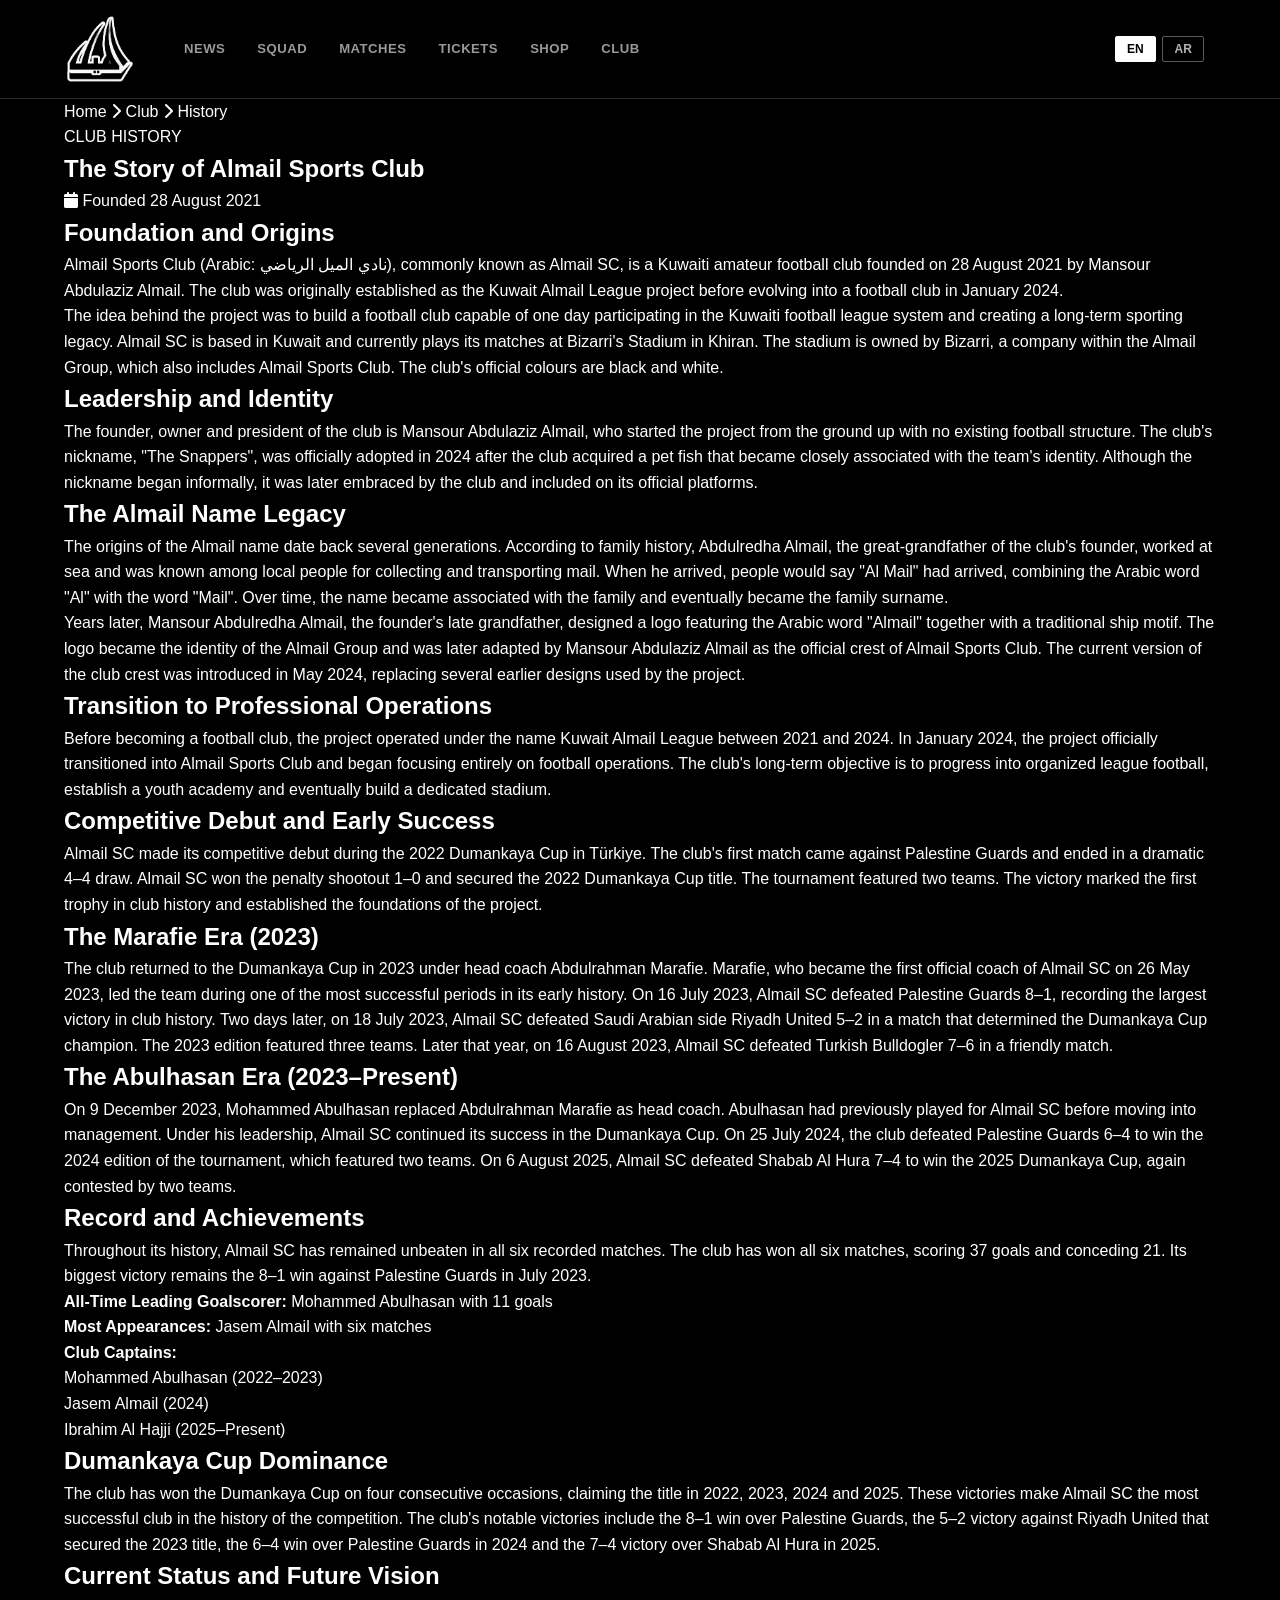
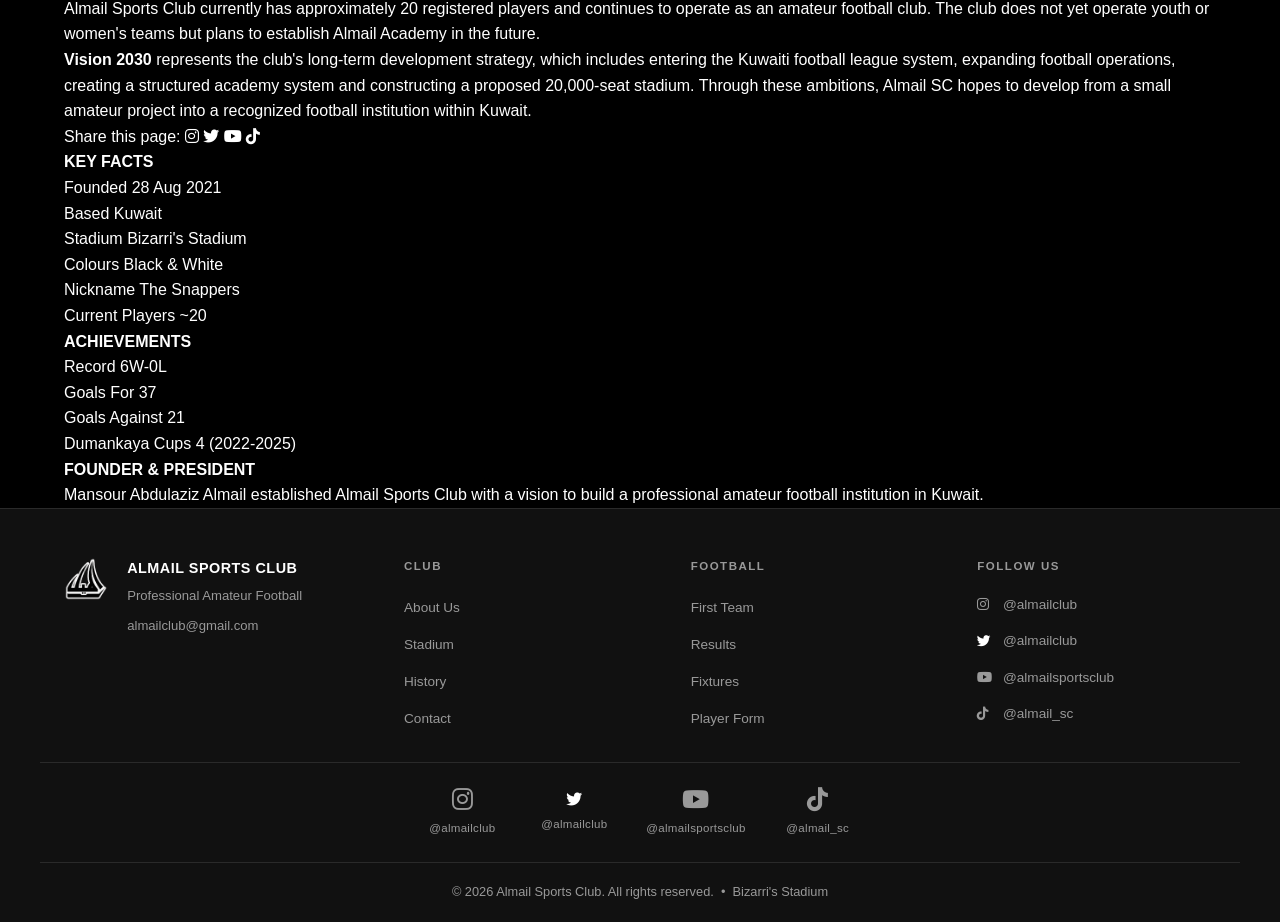
==== history.html @ ef65516b "Merge claude/happy-shannon-s1nuha into main Brings the outstanding site work onto main:  - 2023 seas" ====
<!DOCTYPE html>
<html lang="en">
<head>
    <meta charset="UTF-8">
    <meta name="viewport" content="width=device-width, initial-scale=1.0">
    <title>Club History – Almail Sports Club</title>
    <link rel="icon" type="image/x-icon" href="favicon.ico">
    <link rel="icon" type="image/png" sizes="192x192" href="favicon-192.png">
    <link rel="icon" type="image/png" sizes="32x32" href="favicon-32.png">
    <link rel="icon" type="image/png" sizes="16x16" href="favicon-16.png">
    <link rel="apple-touch-icon" href="favicon-192.png">
    <link rel="stylesheet" href="styles.css">
    <link rel="stylesheet" href="article.css">
    <link rel="stylesheet" href="https://cdnjs.cloudflare.com/ajax/libs/font-awesome/6.4.0/css/all.min.css">
</head>
<body>

    <!-- ── MAIN HEADER ───────────────────────────────────── -->
    <header class="main-header">
        <div class="header-inner">
            <a href="index.html" class="club-logo">
                <div class="club-crest">
                    <img src="AlmailScLogo.png" alt="Almail SC" class="crest-img" onerror="this.style.display='none'; this.nextElementSibling.style.display='flex';">
                    <span class="crest-text crest-fallback">ASC</span>
                </div>
            </a>
            <nav class="main-nav" id="mainNav">
                <a href="index.html#latest" class="nav-link">NEWS</a>
                <a href="index.html#teams" class="nav-link">SQUAD</a>
                <a href="index.html#matches" class="nav-link">MATCHES</a>
                <a href="index.html#tickets" class="nav-link">TICKETS</a>
                <a href="index.html#shop" class="nav-link">SHOP</a>
                <a href="index.html#support" class="nav-link">CLUB</a>
            </nav>
            <div class="header-right">
                <div class="language-switcher">
                    <button class="lang-btn active" data-lang="en" onclick="setLanguage('en')">EN</button>
                    <button class="lang-btn" data-lang="ar" onclick="setLanguage('ar')">AR</button>
                </div>
                <button class="search-btn"><i class="fas fa-search"></i></button>
                <button class="menu-btn" id="menuBtn"><i class="fas fa-bars"></i></button>
            </div>
        </div>
    </header>

    <!-- ── ARTICLE BREADCRUMB ────────────────────────────── -->
    <div class="article-breadcrumb">
        <div class="section-container">
            <a href="index.html">Home</a>
            <span class="breadcrumb-sep"><i class="fas fa-chevron-right"></i></span>
            <a href="index.html#support">Club</a>
            <span class="breadcrumb-sep"><i class="fas fa-chevron-right"></i></span>
            <span>History</span>
        </div>
    </div>

    <!-- ── ARTICLE CONTENT ───────────────────────────────── -->
    <main class="article-main">
        <div class="section-container">
            <div class="article-layout">

                <article class="article-body">
                    <header class="article-header">
                        <div class="article-category">CLUB HISTORY</div>
                        <h1 class="article-title">The Story of Almail Sports Club</h1>
                        <div class="article-byline">
                            <span class="byline-date"><i class="fas fa-calendar"></i> Founded 28 August 2021</span>
                        </div>
                    </header>

                    <div class="article-text">
                        <h2 class="article-subheading">Foundation and Origins</h2>
                        <p class="article-lead">Almail Sports Club (Arabic: نادي الميل الرياضي), commonly known as Almail SC, is a Kuwaiti amateur football club founded on 28 August 2021 by Mansour Abdulaziz Almail. The club was originally established as the Kuwait Almail League project before evolving into a football club in January 2024.</p>

                        <p>The idea behind the project was to build a football club capable of one day participating in the Kuwaiti football league system and creating a long-term sporting legacy. Almail SC is based in Kuwait and currently plays its matches at Bizarri's Stadium in Khiran. The stadium is owned by Bizarri, a company within the Almail Group, which also includes Almail Sports Club. The club's official colours are black and white.</p>

                        <h2 class="article-subheading">Leadership and Identity</h2>
                        <p>The founder, owner and president of the club is Mansour Abdulaziz Almail, who started the project from the ground up with no existing football structure. The club's nickname, "The Snappers", was officially adopted in 2024 after the club acquired a pet fish that became closely associated with the team's identity. Although the nickname began informally, it was later embraced by the club and included on its official platforms.</p>

                        <h2 class="article-subheading">The Almail Name Legacy</h2>
                        <p>The origins of the Almail name date back several generations. According to family history, Abdulredha Almail, the great-grandfather of the club's founder, worked at sea and was known among local people for collecting and transporting mail. When he arrived, people would say "Al Mail" had arrived, combining the Arabic word "Al" with the word "Mail". Over time, the name became associated with the family and eventually became the family surname.</p>

                        <p>Years later, Mansour Abdulredha Almail, the founder's late grandfather, designed a logo featuring the Arabic word "Almail" together with a traditional ship motif. The logo became the identity of the Almail Group and was later adapted by Mansour Abdulaziz Almail as the official crest of Almail Sports Club. The current version of the club crest was introduced in May 2024, replacing several earlier designs used by the project.</p>

                        <h2 class="article-subheading">Transition to Professional Operations</h2>
                        <p>Before becoming a football club, the project operated under the name Kuwait Almail League between 2021 and 2024. In January 2024, the project officially transitioned into Almail Sports Club and began focusing entirely on football operations. The club's long-term objective is to progress into organized league football, establish a youth academy and eventually build a dedicated stadium.</p>

                        <h2 class="article-subheading">Competitive Debut and Early Success</h2>
                        <p>Almail SC made its competitive debut during the 2022 Dumankaya Cup in Türkiye. The club's first match came against Palestine Guards and ended in a dramatic 4–4 draw. Almail SC won the penalty shootout 1–0 and secured the 2022 Dumankaya Cup title. The tournament featured two teams. The victory marked the first trophy in club history and established the foundations of the project.</p>

                        <h2 class="article-subheading">The Marafie Era (2023)</h2>
                        <p>The club returned to the Dumankaya Cup in 2023 under head coach Abdulrahman Marafie. Marafie, who became the first official coach of Almail SC on 26 May 2023, led the team during one of the most successful periods in its early history. On 16 July 2023, Almail SC defeated Palestine Guards 8–1, recording the largest victory in club history. Two days later, on 18 July 2023, Almail SC defeated Saudi Arabian side Riyadh United 5–2 in a match that determined the Dumankaya Cup champion. The 2023 edition featured three teams. Later that year, on 16 August 2023, Almail SC defeated Turkish Bulldogler 7–6 in a friendly match.</p>

                        <h2 class="article-subheading">The Abulhasan Era (2023–Present)</h2>
                        <p>On 9 December 2023, Mohammed Abulhasan replaced Abdulrahman Marafie as head coach. Abulhasan had previously played for Almail SC before moving into management. Under his leadership, Almail SC continued its success in the Dumankaya Cup. On 25 July 2024, the club defeated Palestine Guards 6–4 to win the 2024 edition of the tournament, which featured two teams. On 6 August 2025, Almail SC defeated Shabab Al Hura 7–4 to win the 2025 Dumankaya Cup, again contested by two teams.</p>

                        <h2 class="article-subheading">Record and Achievements</h2>
                        <p>Throughout its history, Almail SC has remained unbeaten in all six recorded matches. The club has won all six matches, scoring 37 goals and conceding 21. Its biggest victory remains the 8–1 win against Palestine Guards in July 2023.</p>

                        <p><strong>All-Time Leading Goalscorer:</strong> Mohammed Abulhasan with 11 goals<br>
                        <strong>Most Appearances:</strong> Jasem Almail with six matches</p>

                        <p><strong>Club Captains:</strong></p>
                        <ul class="article-list">
                            <li>Mohammed Abulhasan (2022–2023)</li>
                            <li>Jasem Almail (2024)</li>
                            <li>Ibrahim Al Hajji (2025–Present)</li>
                        </ul>

                        <h2 class="article-subheading">Dumankaya Cup Dominance</h2>
                        <p>The club has won the Dumankaya Cup on four consecutive occasions, claiming the title in 2022, 2023, 2024 and 2025. These victories make Almail SC the most successful club in the history of the competition. The club's notable victories include the 8–1 win over Palestine Guards, the 5–2 victory against Riyadh United that secured the 2023 title, the 6–4 win over Palestine Guards in 2024 and the 7–4 victory over Shabab Al Hura in 2025.</p>

                        <h2 class="article-subheading">Current Status and Future Vision</h2>
                        <p>Almail Sports Club currently has approximately 20 registered players and continues to operate as an amateur football club. The club does not yet operate youth or women's teams but plans to establish Almail Academy in the future.</p>

                        <p><strong>Vision 2030</strong> represents the club's long-term development strategy, which includes entering the Kuwaiti football league system, expanding football operations, creating a structured academy system and constructing a proposed 20,000-seat stadium. Through these ambitions, Almail SC hopes to develop from a small amateur project into a recognized football institution within Kuwait.</p>

                        <div class="article-social-share">
                            <span>Share this page:</span>
                            <a href="https://instagram.com/almailclub" target="_blank" rel="noopener"><i class="fab fa-instagram"></i></a>
                            <a href="https://x.com/almailclub" target="_blank" rel="noopener"><i class="fab fa-twitter"></i></a>
                            <a href="https://youtube.com/@almailsportsclub" target="_blank" rel="noopener"><i class="fab fa-youtube"></i></a>
                            <a href="https://tiktok.com/@almail_sc" target="_blank" rel="noopener"><i class="fab fa-tiktok"></i></a>
                        </div>
                    </div>
                </article>

                <!-- Sidebar -->
                <aside class="article-sidebar">
                    <div class="sidebar-card">
                        <h4>KEY FACTS</h4>
                        <div class="sidebar-info">
                            <div class="sidebar-info-row">
                                <span class="sidebar-label">Founded</span>
                                <span class="sidebar-value">28 Aug 2021</span>
                            </div>
                            <div class="sidebar-info-row">
                                <span class="sidebar-label">Based</span>
                                <span class="sidebar-value">Kuwait</span>
                            </div>
                            <div class="sidebar-info-row">
                                <span class="sidebar-label">Stadium</span>
                                <span class="sidebar-value">Bizarri's Stadium</span>
                            </div>
                            <div class="sidebar-info-row">
                                <span class="sidebar-label">Colours</span>
                                <span class="sidebar-value">Black & White</span>
                            </div>
                            <div class="sidebar-info-row">
                                <span class="sidebar-label">Nickname</span>
                                <span class="sidebar-value">The Snappers</span>
                            </div>
                            <div class="sidebar-info-row">
                                <span class="sidebar-label">Current Players</span>
                                <span class="sidebar-value">~20</span>
                            </div>
                        </div>
                    </div>
                    <div class="sidebar-card">
                        <h4>ACHIEVEMENTS</h4>
                        <div class="sidebar-info">
                            <div class="sidebar-info-row">
                                <span class="sidebar-label">Record</span>
                                <span class="sidebar-value">6W-0L</span>
                            </div>
                            <div class="sidebar-info-row">
                                <span class="sidebar-label">Goals For</span>
                                <span class="sidebar-value">37</span>
                            </div>
                            <div class="sidebar-info-row">
                                <span class="sidebar-label">Goals Against</span>
                                <span class="sidebar-value">21</span>
                            </div>
                            <div class="sidebar-info-row">
                                <span class="sidebar-label">Dumankaya Cups</span>
                                <span class="sidebar-value">4 (2022-2025)</span>
                            </div>
                        </div>
                    </div>
                    <div class="sidebar-card">
                        <h4>FOUNDER & PRESIDENT</h4>
                        <p>Mansour Abdulaziz Almail established Almail Sports Club with a vision to build a professional amateur football institution in Kuwait.</p>
                    </div>
                </aside>

            </div>
        </div>
    </main>

    <!-- ── FOOTER ────────────────────────────────────────── -->
    <footer class="footer">
        <div class="footer-main">
            <div class="footer-brand">
                <div class="footer-crest">
                    <img src="AlmailScLogo.png" alt="ASC" class="footer-logo-img" onerror="this.style.display='none'; this.nextElementSibling.style.display='flex';">
                    <span class="footer-crest-text">ASC</span>
                </div>
                <div>
                    <h3>ALMAIL SPORTS CLUB</h3>
                    <p>Professional Amateur Football</p>
                    <p class="footer-email"><a href="mailto:almailclub@gmail.com">almailclub@gmail.com</a></p>
                </div>
            </div>
            <div class="footer-cols">
                <div class="footer-col">
                    <h4>CLUB</h4>
                    <ul>
                        <li><a href="index.html#support">About Us</a></li>
                        <li><a href="stadium.html">Stadium</a></li>
                        <li><a href="history.html">History</a></li>
                        <li><a href="index.html#support">Contact</a></li>
                    </ul>
                </div>
                <div class="footer-col">
                    <h4>FOOTBALL</h4>
                    <ul>
                        <li><a href="index.html#teams">First Team</a></li>
                        <li><a href="index.html#matches">Results</a></li>
                        <li><a href="index.html#matches">Fixtures</a></li>
                        <li><a href="index.html#support">Player Form</a></li>
                    </ul>
                </div>
                <div class="footer-col">
                    <h4>FOLLOW US</h4>
                    <ul class="social-list">
                        <li><a href="https://instagram.com/almailclub" target="_blank" rel="noopener"><i class="fab fa-instagram"></i> @almailclub</a></li>
                        <li><a href="https://x.com/almailclub" target="_blank" rel="noopener"><i class="fab fa-twitter"></i> @almailclub</a></li>
                        <li><a href="https://youtube.com/@almailsportsclub" target="_blank" rel="noopener"><i class="fab fa-youtube"></i> @almailsportsclub</a></li>
                        <li><a href="https://tiktok.com/@almail_sc" target="_blank" rel="noopener"><i class="fab fa-tiktok"></i> @almail_sc</a></li>
                    </ul>
                </div>
            </div>
        </div>
        <div class="footer-socials">
            <a href="https://instagram.com/almailclub" target="_blank" rel="noopener" class="social-icon-link">
                <i class="fab fa-instagram"></i>
                <span>@almailclub</span>
            </a>
            <a href="https://x.com/almailclub" target="_blank" rel="noopener" class="social-icon-link">
                <i class="fab fa-twitter"></i>
                <span>@almailclub</span>
            </a>
            <a href="https://youtube.com/@almailsportsclub" target="_blank" rel="noopener" class="social-icon-link">
                <i class="fab fa-youtube"></i>
                <span>@almailsportsclub</span>
            </a>
            <a href="https://tiktok.com/@almail_sc" target="_blank" rel="noopener" class="social-icon-link">
                <i class="fab fa-tiktok"></i>
                <span>@almail_sc</span>
            </a>
        </div>
        <div class="footer-bottom">
            <p>&copy; 2026 Almail Sports Club. All rights reserved. &nbsp;&bull;&nbsp; Bizarri's Stadium</p>
        </div>
    </footer>

    <button class="back-to-top" id="backToTop" onclick="window.scrollTo({top:0,behavior:'smooth'})" aria-label="Back to top">
        <i class="fas fa-chevron-up"></i>
    </button>

    <script src="translations.js"></script>
    <script src="script.js"></script>
</body>
</html>
---- styles.css ----
/* ── RESET & ROOT ─────────────────────────────────────────── */
*, *::before, *::after {
    margin: 0;
    padding: 0;
    box-sizing: border-box;
}

:root {
    --primary:       #000000;
    --primary-dark:  #111111;
    --primary-light: #1a1a1a;
    --accent:        #ffffff;
    --accent-light:  #e8e8e8;
    --white:         #ffffff;
    --text-dark:     #ffffff;
    --text-gray:     #999999;
    --bg-light:      #0f0f0f;
    --border:        #2a2a2a;
    --border-light:  #333333;
    --win:           #4caf50;
}

html { scroll-behavior: smooth; }

body {
    font-family: -apple-system, BlinkMacSystemFont, 'Segoe UI', Arial, sans-serif;
    background: var(--primary);
    color: var(--text-dark);
    line-height: 1.6;
}

a  { text-decoration: none; color: inherit; }
ul { list-style: none; }
button { border: none; background: none; font-family: inherit; cursor: pointer; }
img { display: block; max-width: 100%; }

.section-container {
    max-width: 1200px;
    margin: 0 auto;
    padding: 0 24px;
}

.language-switcher {
    display: flex;
    gap: 0.4rem;
    align-items: center;
    margin-right: 0.75rem;
}

.lang-btn {
    background: transparent;
    border: 1px solid rgba(255, 255, 255, 0.35);
    color: rgba(255, 255, 255, 0.7);
    padding: 0.3rem 0.7rem;
    font-size: 0.75rem;
    font-weight: 600;
    border-radius: 2px;
    cursor: pointer;
    transition: all 0.2s;
}

.lang-btn:hover {
    border-color: var(--white);
    color: var(--white);
}

.lang-btn.active {
    background: var(--white);
    color: var(--primary);
    border-color: var(--white);
}

/* ── BACK TO TOP ─────────────────────────────────────────── */
.back-to-top {
    position: fixed;
    bottom: 2rem;
    right: 2rem;
    background: var(--white);
    color: var(--primary);
    width: 48px;
    height: 48px;
    border-radius: 50%;
    display: flex;
    align-items: center;
    justify-content: center;
    font-size: 1.1rem;
    cursor: pointer;
    z-index: 500;
    opacity: 0;
    pointer-events: none;
    transition: opacity 0.3s ease, transform 0.3s ease;
    box-shadow: 0 4px 16px rgba(0, 0, 0, 0.6);
}

.back-to-top.visible {
    opacity: 1;
    pointer-events: all;
}

.back-to-top:hover {
    transform: translateY(-3px);
    background: var(--accent-light);
}

html[dir="rtl"] .back-to-top,
body.rtl-mode .back-to-top {
    right: auto;
    left: 2rem;
}

.banner-icon {
    display: flex;
    align-items: center;
    gap: 0.4rem;
    color: var(--text-gray);
    transition: color 0.2s;
}

.banner-icon:hover { color: var(--white); }

.banner-lang {
    background: transparent;
    color: var(--text-gray);
    padding: 0.3rem 0.6rem;
    border: 1px solid var(--border);
    border-radius: 2px;
    cursor: pointer;
    font-size: 0.8rem;
}

/* ── MAIN HEADER ────────────────────────────────────────────– */
.main-header {
    background: var(--primary);
    border-bottom: 1px solid var(--border);
    position: sticky;
    top: 0;
    z-index: 200;
}

.header-inner {
    max-width: 1200px;
    margin: 0 auto;
    padding: 0.8rem 24px;
    display: flex;
    align-items: center;
    gap: 2rem;
}

.club-logo { display: flex; align-items: center; }

.club-crest {
    width: 72px;
    height: 72px;
    background: transparent;
    border-radius: 4px;
    display: flex;
    align-items: center;
    justify-content: center;
    overflow: hidden;
    flex-shrink: 0;
}

.crest-img {
    width: 100%;
    height: 100%;
    object-fit: contain;
}

.crest-fallback {
    font-size: 1.1rem;
    font-weight: 700;
    color: var(--primary);
    display: none;
}

.crest-text {
    font-size: 1.1rem;
    font-weight: 700;
    color: var(--primary);
}

.main-nav {
    display: flex;
    gap: 0;
    align-items: center;
    flex: 1;
}

.nav-link {
    color: var(--text-gray);
    font-size: 0.82rem;
    font-weight: 600;
    letter-spacing: 0.5px;
    padding: 0.5rem 1rem;
    transition: color 0.2s;
    position: relative;
    display: flex;
    align-items: center;
    gap: 0.4rem;
    white-space: nowrap;
}

.nav-link:hover { color: var(--white); }

.header-right {
    display: flex;
    gap: 0.5rem;
    align-items: center;
    margin-left: auto;
}

.search-btn, .menu-btn {
    color: var(--text-gray);
    font-size: 1rem;
    padding: 0.5rem;
    transition: color 0.2s;
    display: none;
}

.search-btn:hover, .menu-btn:hover { color: var(--white); }


/* ── HERO ───────────────────────────────────────────────────– */
.hero {
    background: linear-gradient(160deg, #0a0a0a 0%, #111111 60%, #1a1a1a 100%);
    position: relative;
    min-height: 520px;
    display: flex;
    align-items: center;
    overflow: hidden;
    padding: 4rem 24px;
}

.hero::after {
    content: '';
    position: absolute;
    inset: 0;
    background:
        linear-gradient(110deg, transparent 0%, transparent 30%, rgba(255,255,255,0.25) 40%, rgba(255,255,255,0.15) 50%, transparent 65%, transparent 100%),
        linear-gradient(70deg, transparent 0%, transparent 25%, rgba(255,255,255,0.2) 45%, transparent 70%, transparent 100%),
        linear-gradient(to bottom right, transparent 0%, transparent 35%, rgba(255,255,255,0.18) 55%, rgba(255,255,255,0.1) 70%, transparent 100%);
    pointer-events: none;
    z-index: 2;
}

.hero-bg, .hero-overlay { position: absolute; inset: 0; }
.hero-bg { z-index: 1; }
.hero-overlay { background: radial-gradient(ellipse at 70% 50%, rgba(255,255,255,0.03) 0%, rgba(0,0,0,0.3) 100%); z-index: 3; }

.hero-content {
    position: relative;
    z-index: 10;
    max-width: 700px;
}

.hero-logo-wrap {
    margin-bottom: 1.5rem;
}

.hero-logo-img {
    height: 80px;
    width: auto;
}

.hero-title {
    font-size: 3.8rem;
    font-weight: 700;
    letter-spacing: -1px;
    color: var(--white);
    line-height: 1.1;
    margin-bottom: 0.8rem;
}

.hero-subtitle {
    font-size: 1rem;
    color: var(--text-gray);
    letter-spacing: 2px;
    text-transform: uppercase;
    margin-bottom: 2.5rem;
}

.hero-buttons { display: flex; gap: 1rem; flex-wrap: wrap; }

.hero-btn {
    padding: 0.75rem 2rem;
    font-size: 0.85rem;
    font-weight: 700;
    letter-spacing: 0.5px;
    border-radius: 2px;
    transition: all 0.2s;
    display: inline-block;
    text-transform: uppercase;
}

.hero-btn.btn-white {
    background: var(--white);
    color: var(--primary);
}

.hero-btn.btn-white:hover {
    background: var(--accent-light);
}

.hero-btn.btn-ghost {
    border: 1.5px solid rgba(255,255,255,0.4);
    color: var(--white);
}

.hero-btn.btn-ghost:hover {
    border-color: var(--white);
    background: rgba(255,255,255,0.08);
}

/* ── SECTION TITLES ─────────────────────────────────────────– */
.section-title {
    font-size: 0.75rem;
    font-weight: 700;
    letter-spacing: 2px;
    text-transform: uppercase;
    color: var(--text-gray);
    margin-bottom: 2rem;
    padding-bottom: 1rem;
    border-bottom: 1px solid var(--border);
}

/* ── NEWS SECTION ───────────────────────────────────────────– */
.news-section {
    padding: 3.5rem 0;
    background: var(--primary-dark);
    border-bottom: 1px solid var(--border);
}

.news-grid { display: flex; flex-direction: column; gap: 2rem; }

.news-card {
    background: var(--primary-light);
    border: 1px solid var(--border);
    border-radius: 4px;
    overflow: hidden;
    display: grid;
    grid-template-columns: 380px 1fr;
    min-height: 300px;
    cursor: pointer;
    transition: border-color 0.2s, transform 0.2s;
}

.news-card:hover {
    border-color: var(--border-light);
    transform: translateY(-2px);
}

.news-img {
    background: var(--primary);
    position: relative;
    display: flex;
    align-items: flex-start;
}

.news-category-badge {
    position: absolute;
    top: 1rem;
    left: 1rem;
    background: var(--white);
    color: var(--primary);
    font-size: 0.7rem;
    font-weight: 700;
    letter-spacing: 1px;
    text-transform: uppercase;
    padding: 0.3rem 0.8rem;
    border-radius: 2px;
}

.news-img-1 { background: #111; }

.news-body {
    padding: 2rem;
    display: flex;
    flex-direction: column;
    justify-content: center;
}

.news-meta {
    font-size: 0.78rem;
    color: var(--text-gray);
    letter-spacing: 0.5px;
    margin-bottom: 1rem;
}

.news-card h3 {
    font-size: 1.5rem;
    font-weight: 700;
    line-height: 1.3;
    color: var(--white);
    margin-bottom: 1rem;
}

.news-card p {
    font-size: 0.95rem;
    color: var(--text-gray);
    line-height: 1.7;
    margin-bottom: 1.8rem;
}

.news-link {
    display: inline-flex;
    align-items: center;
    gap: 0.5rem;
    font-size: 0.82rem;
    font-weight: 700;
    letter-spacing: 0.5px;
    color: var(--white);
    border-bottom: 1px solid var(--border-light);
    padding-bottom: 0.2rem;
    transition: border-color 0.2s;
    width: fit-content;
}

.news-link:hover { border-color: var(--white); }

/* ── MATCHES SECTION ────────────────────────────────────────– */
.matches-section {
    padding: 3.5rem 0;
    background: var(--primary);
    border-bottom: 1px solid var(--border);
}

/* Season Tabs */
.season-tabs {
    display: flex;
    gap: 0;
    margin-bottom: 2rem;
    border-bottom: 1px solid var(--border);
}

.season-tab {
    padding: 0.8rem 2rem;
    font-size: 0.85rem;
    font-weight: 600;
    letter-spacing: 0.5px;
    color: var(--text-gray);
    border-bottom: 2px solid transparent;
    margin-bottom: -1px;
    transition: all 0.2s;
}

.season-tab.active {
    color: var(--white);
    border-bottom-color: var(--white);
}

.season-tab:hover:not(.active) {
    color: var(--accent-light);
}

.season-panel { display: none; }
.season-panel.active { display: block; }

/* Football App Match Card */
.match-app-card {
    background: var(--primary-light);
    border: 1px solid var(--border);
    border-radius: 6px;
    overflow: hidden;
    cursor: pointer;
    transition: border-color 0.2s;
    margin-bottom: 1rem;
}

.match-app-card:hover { border-color: var(--border-light); }

.match-app-header {
    background: var(--primary-dark);
    border-bottom: 1px solid var(--border);
    padding: 0.7rem 1.5rem;
    display: flex;
    align-items: center;
    gap: 1rem;
}

.match-competition-badge {
    font-size: 0.72rem;
    font-weight: 700;
    letter-spacing: 1.5px;
    text-transform: uppercase;
    color: var(--text-gray);
}

.match-type-badge {
    background: var(--white);
    color: var(--primary);
    font-size: 0.65rem;
    font-weight: 700;
    letter-spacing: 1px;
    padding: 0.2rem 0.6rem;
    border-radius: 2px;
}

.match-app-body {
    display: grid;
    grid-template-columns: 1fr auto 1fr;
    align-items: center;
    padding: 2rem 3rem;
    gap: 2rem;
}

.match-app-team {
    display: flex;
    flex-direction: column;
    align-items: center;
    gap: 1rem;
}

.home-team { align-items: center; }
.away-team { align-items: center; }

.match-team-crest {
    width: 80px;
    height: 80px;
    background: transparent;
    border-radius: 4px;
    display: flex;
    align-items: center;
    justify-content: center;
    overflow: hidden;
    position: relative;
}

.match-team-crest img {
    width: 100%;
    height: 100%;
    object-fit: contain;
}

.match-team-crest.alt-crest {
    background: transparent;
    border: none;
}

.crest-placeholder {
    font-size: 1.6rem;
    font-weight: 700;
    color: var(--primary);
    display: none;
}

.alt-crest .crest-placeholder {
    color: var(--text-gray);
    display: flex;
}

.match-team-name {
    font-size: 0.9rem;
    font-weight: 700;
    letter-spacing: 0.5px;
    text-align: center;
    color: var(--white);
}

.match-app-score-block {
    text-align: center;
    display: flex;
    flex-direction: column;
    align-items: center;
    gap: 0.5rem;
}

.match-app-score {
    font-size: 3rem;
    font-weight: 700;
    color: var(--white);
    letter-spacing: -2px;
    line-height: 1;
}

.score-sep {
    font-size: 2.5rem;
    color: var(--border-light);
    font-weight: 300;
}

.match-app-status {
    font-size: 0.72rem;
    font-weight: 700;
    letter-spacing: 1px;
    padding: 0.2rem 0.8rem;
    border-radius: 2px;
    text-transform: uppercase;
}

.match-app-status.ft {
    background: var(--primary-dark);
    border: 1px solid var(--border-light);
    color: var(--text-gray);
}

.match-app-status.live {
    background: #dc2626;
    color: var(--white);
}

.match-app-footer {
    background: var(--primary-dark);
    border-top: 1px solid var(--border);
    padding: 0.9rem 1.5rem;
    display: flex;
    align-items: center;
    gap: 2rem;
    font-size: 0.8rem;
    color: var(--text-gray);
}

.match-app-footer i { margin-right: 0.4rem; }

.match-details-link {
    margin-left: auto;
    color: var(--accent-light);
    font-size: 0.75rem;
    font-weight: 600;
    letter-spacing: 0.5px;
    cursor: pointer;
    transition: color 0.2s;
}

.match-details-link:hover { color: var(--white); }

/* Coming Soon — Matches */
.coming-soon-matches {
    background: var(--primary-light);
    border: 1px solid var(--border);
    border-radius: 6px;
    padding: 4rem 2rem;
    text-align: center;
}

.coming-soon-matches i {
    font-size: 2.5rem;
    color: var(--border-light);
    margin-bottom: 1.2rem;
    display: block;
}

.coming-soon-matches h3 {
    font-size: 1.1rem;
    font-weight: 700;
    color: var(--white);
    margin-bottom: 0.6rem;
}

.coming-soon-matches p {
    font-size: 0.9rem;
    color: var(--text-gray);
}

/* ── MATCH DETAIL MODAL ─────────────────────────────────────– */
.match-detail-modal {
    display: none;
    position: fixed;
    inset: 0;
    background: rgba(0,0,0,0.85);
    z-index: 1000;
    align-items: center;
    justify-content: center;
    padding: 1.5rem;
}

.match-detail-modal.active { display: flex; }

.match-detail-content {
    background: var(--primary-dark);
    border: 1px solid var(--border);
    border-radius: 6px;
    width: 100%;
    max-width: 520px;
    max-height: 90vh;
    overflow-y: auto;
    position: relative;
}

.close-modal {
    position: absolute;
    top: 1rem;
    right: 1rem;
    font-size: 1.4rem;
    color: var(--text-gray);
    cursor: pointer;
    transition: color 0.2s;
    z-index: 10;
    line-height: 1;
}

.close-modal:hover { color: var(--white); }

/* Modal match header */
.modal-match-header {
    background: var(--primary-light);
    border-bottom: 1px solid var(--border);
    padding: 2rem 1.5rem 1.5rem;
    text-align: center;
}

.modal-competition {
    font-size: 0.72rem;
    font-weight: 700;
    letter-spacing: 1.5px;
    text-transform: uppercase;
    color: var(--text-gray);
    margin-bottom: 1.5rem;
}

.modal-teams-row {
    display: grid;
    grid-template-columns: 1fr auto 1fr;
    align-items: center;
    gap: 1.5rem;
    margin-bottom: 1.5rem;
}

.modal-team {
    display: flex;
    flex-direction: column;
    align-items: center;
    gap: 0.8rem;
}

.modal-crest {
    width: 52px;
    height: 52px;
    background: transparent;
    border-radius: 4px;
    display: flex;
    align-items: center;
    justify-content: center;
    overflow: hidden;
    font-size: 1.3rem;
    font-weight: 700;
}

.modal-crest img {
    width: 100%;
    height: 100%;
    object-fit: contain;
}

.modal-crest.home {
    background: transparent;
}

.modal-crest.away {
    background: transparent;
    border: none;
    color: var(--text-gray);
}

.modal-team-name {
    font-size: 0.82rem;
    font-weight: 700;
    color: var(--white);
    text-align: center;
}

.modal-score-block { text-align: center; }

.modal-score {
    font-size: 2.5rem;
    font-weight: 700;
    color: var(--white);
    letter-spacing: -1px;
    line-height: 1;
    margin-bottom: 0.4rem;
}

.modal-status {
    font-size: 0.7rem;
    font-weight: 700;
    letter-spacing: 1px;
    color: var(--text-gray);
    background: var(--primary);
    border: 1px solid var(--border);
    padding: 0.2rem 0.7rem;
    border-radius: 2px;
    display: inline-block;
}

.modal-meta-row {
    display: flex;
    align-items: center;
    justify-content: center;
    gap: 1.5rem;
    font-size: 0.8rem;
    color: var(--text-gray);
    flex-wrap: wrap;
}

.modal-meta-row i { margin-right: 0.3rem; }

/* Modal Tabs */
.modal-tabs {
    display: flex;
    border-bottom: 1px solid var(--border);
}

.modal-tab {
    flex: 1;
    padding: 0.9rem;
    font-size: 0.78rem;
    font-weight: 700;
    letter-spacing: 1px;
    color: var(--text-gray);
    border-bottom: 2px solid transparent;
    margin-bottom: -1px;
    transition: all 0.2s;
}

.modal-tab.active {
    color: var(--white);
    border-bottom-color: var(--white);
}

.modal-tab:hover:not(.active) { color: var(--accent-light); }

.modal-tab-panel {
    display: none;
    padding: 1.5rem;
}

.modal-tab-panel.active { display: block; }

.detail-row {
    display: flex;
    justify-content: space-between;
    align-items: center;
    padding: 0.9rem 0;
    border-bottom: 1px solid var(--border);
}

.detail-row:last-child { border-bottom: none; }

.detail-label { font-size: 0.85rem; color: var(--text-gray); }
.detail-value { font-size: 0.85rem; font-weight: 600; color: var(--white); }
.detail-value.winner { color: var(--win); }

.coming-soon-tab {
    text-align: center;
    padding: 2.5rem 1rem;
    color: var(--text-gray);
}

.coming-soon-tab i {
    font-size: 2rem;
    margin-bottom: 0.8rem;
    display: block;
    opacity: 0.5;
}

.coming-soon-tab p {
    font-size: 0.9rem;
}

/* ── GOALS TIMELINE ─────────────────────────────────────────── */
.goals-timeline { padding: 0.25rem 0; }

.goals-header-row {
    display: grid;
    grid-template-columns: 1fr 44px 1fr;
    padding: 0.6rem 0 0.75rem;
    margin-bottom: 0.25rem;
    border-bottom: 1px solid var(--border);
}

.goals-team-lbl {
    font-size: 0.68rem;
    font-weight: 700;
    letter-spacing: 0.09em;
    color: var(--text-gray);
}

.goals-team-lbl.align-right { text-align: right; }

.goal-row {
    display: grid;
    grid-template-columns: 1fr 44px 1fr;
    align-items: center;
    min-height: 42px;
    border-bottom: 1px solid rgba(255,255,255,0.05);
}

.goal-time-col {
    font-size: 0.72rem;
    font-weight: 700;
    color: var(--text-gray);
    text-align: center;
}

.goal-home-col {
    display: flex;
    align-items: center;
    justify-content: flex-end;
    gap: 0.45rem;
    padding-right: 0.5rem;
}

.goal-away-col {
    display: flex;
    align-items: center;
    gap: 0.45rem;
    padding-left: 0.5rem;
}

.goal-ball { font-size: 0.65rem; color: var(--white); }

.goal-score-pill {
    font-size: 0.73rem;
    font-weight: 700;
    background: var(--primary-light);
    border: 1px solid var(--border);
    padding: 0.12rem 0.45rem;
    border-radius: 20px;
    color: var(--white);
    white-space: nowrap;
}

.goal-scorer { font-size: 0.85rem; color: var(--white); }

/* ── LINEUP TAB ─────────────────────────────────────────────── */
.hidden { display: none !important; }

.lineup-list {
    list-style: none;
    padding: 0;
    margin: 0;
}

.lineup-player { border-bottom: 1px solid var(--border); }

.lineup-player-btn {
    width: 100%;
    display: flex;
    align-items: center;
    justify-content: space-between;
    padding: 1rem 0;
    background: none;
    border: none;
    cursor: pointer;
    color: var(--white);
}

.lineup-player-btn:hover .lineup-player-name { color: rgba(255,255,255,0.6); }

.lineup-player-name {
    font-size: 0.95rem;
    font-weight: 600;
    transition: color 0.2s;
}

.lineup-chevron-right {
    font-size: 0.7rem;
    color: var(--text-gray);
}

/* ── PLAYER PROFILE ─────────────────────────────────────────── */
.player-profile-view { padding: 0; }

.profile-back-btn {
    background: none;
    border: none;
    color: var(--text-gray);
    font-size: 0.78rem;
    font-weight: 600;
    letter-spacing: 0.05em;
    cursor: pointer;
    padding: 0.75rem 0 1.25rem;
    display: flex;
    align-items: center;
    gap: 0.5rem;
    transition: color 0.2s;
}

.profile-back-btn:hover { color: var(--white); }

.player-profile-card { padding: 0 0 1rem; }

.profile-name {
    font-size: 1.35rem;
    font-weight: 700;
    letter-spacing: 0.03em;
    color: var(--white);
    padding-bottom: 1rem;
    margin-bottom: 0.25rem;
    border-bottom: 1px solid var(--border);
}

.profile-detail-item {
    display: flex;
    justify-content: space-between;
    align-items: center;
    padding: 0.8rem 0;
    border-bottom: 1px solid rgba(255,255,255,0.06);
}

.profile-label {
    font-size: 0.68rem;
    font-weight: 700;
    letter-spacing: 0.09em;
    color: var(--text-gray);
    text-transform: uppercase;
}

.profile-value {
    font-size: 0.9rem;
    font-weight: 600;
    color: var(--white);
}

/* ── SQUAD SECTION ──────────────────────────────────────────– */
.teams-section {
    padding: 3.5rem 0;
    background: var(--primary-dark);
    border-bottom: 1px solid var(--border);
}

/* ── COMING SOON GENERIC ────────────────────────────────────– */
.coming-soon-section {
    background: var(--primary-light);
    border: 1px solid var(--border);
    border-radius: 6px;
    padding: 4.5rem 2rem;
    text-align: center;
}

.coming-soon-section i {
    font-size: 2.5rem;
    color: var(--border-light);
    margin-bottom: 1.2rem;
    display: block;
}

.coming-soon-section h3 {
    font-size: 1.2rem;
    font-weight: 700;
    color: var(--white);
    margin-bottom: 0.6rem;
}

.coming-soon-section p {
    font-size: 0.9rem;
    color: var(--text-gray);
    max-width: 480px;
    margin: 0 auto;
}

/* ── TICKETS ────────────────────────────────────────────────– */
.tickets-section {
    padding: 3.5rem 0;
    background: var(--primary);
    border-bottom: 1px solid var(--border);
}

/* ── SHOP ───────────────────────────────────────────────────– */
.shop-section {
    padding: 3.5rem 0;
    background: var(--primary-dark);
    border-bottom: 1px solid var(--border);
}

/* ── CLUB INFO ──────────────────────────────────────────────– */
.support-section {
    padding: 3.5rem 0;
    background: var(--primary);
    border-bottom: 1px solid var(--border);
}

.info-grid {
    display: grid;
    grid-template-columns: repeat(auto-fit, minmax(260px, 1fr));
    gap: 1.5rem;
}

.info-box {
    background: var(--primary-light);
    border: 1px solid var(--border);
    border-radius: 4px;
    padding: 1.8rem;
    transition: border-color 0.2s;
}

.info-box:hover { border-color: var(--border-light); }

.info-box h4 {
    font-size: 0.78rem;
    font-weight: 700;
    letter-spacing: 1px;
    text-transform: uppercase;
    color: var(--white);
    margin-bottom: 1rem;
    display: flex;
    align-items: center;
    gap: 0.7rem;
}

.info-box h4 i { color: var(--text-gray); }

.info-box p {
    font-size: 0.88rem;
    color: var(--text-gray);
    line-height: 1.7;
    margin-bottom: 1.5rem;
}

.info-link {
    display: inline-block;
    font-size: 0.78rem;
    font-weight: 700;
    letter-spacing: 0.5px;
    text-transform: uppercase;
    color: var(--white);
    border-bottom: 1px solid var(--border-light);
    padding-bottom: 0.2rem;
    transition: border-color 0.2s;
}

.info-link:hover { border-color: var(--white); }

.info-link.disabled {
    color: var(--text-gray);
    cursor: not-allowed;
    border-color: var(--border);
}

.contact-links {
    display: flex;
    gap: 0.8rem;
    flex-wrap: wrap;
    margin-bottom: 1rem;
}

.info-link.whatsapp { color: var(--text-gray); }
.info-link.whatsapp:hover { color: var(--white); }

.contact-details {
    display: flex;
    flex-direction: column;
    gap: 0.4rem;
    font-size: 0.8rem;
    color: var(--text-gray);
}

.contact-details i { margin-right: 0.5rem; }

/* ── FOOTER ─────────────────────────────────────────────────– */
.footer {
    background: var(--primary-dark);
    border-top: 1px solid var(--border);
}

.footer-main {
    max-width: 1200px;
    margin: 0 auto;
    padding: 3rem 24px 2rem;
    display: flex;
    gap: 5rem;
}

.footer-brand {
    display: flex;
    gap: 1.2rem;
    align-items: flex-start;
    flex: 0 0 260px;
}

.footer-crest {
    width: 44px;
    height: 44px;
    background: transparent;
    border-radius: 3px;
    display: flex;
    align-items: center;
    justify-content: center;
    overflow: hidden;
    flex-shrink: 0;
}

.footer-logo-img {
    width: 100%;
    height: 100%;
    object-fit: contain;
}

.footer-crest-text {
    font-size: 1rem;
    font-weight: 700;
    color: var(--primary);
    display: none;
}

.footer-brand h3 {
    font-size: 0.9rem;
    font-weight: 700;
    letter-spacing: 0.5px;
    margin-bottom: 0.3rem;
}

.footer-brand p {
    font-size: 0.82rem;
    color: var(--text-gray);
}

.footer-email {
    margin-top: 0.6rem;
}

.footer-email a {
    font-size: 0.82rem;
    color: var(--text-gray);
    transition: color 0.2s;
}

.footer-email a:hover { color: var(--white); }

.footer-cols {
    display: grid;
    grid-template-columns: repeat(3, 1fr);
    gap: 3rem;
    flex: 1;
}

.footer-col h4 {
    font-size: 0.72rem;
    font-weight: 700;
    letter-spacing: 1.5px;
    text-transform: uppercase;
    color: var(--text-gray);
    margin-bottom: 1.2rem;
}

.footer-col ul { display: flex; flex-direction: column; gap: 0.7rem; }

.footer-col a {
    font-size: 0.85rem;
    color: var(--text-gray);
    transition: color 0.2s;
}

.footer-col a:hover { color: var(--white); }

.social-list { gap: 0.9rem !important; }

.social-list a {
    display: flex;
    align-items: center;
    gap: 0.6rem;
    font-size: 0.85rem;
}

.social-list i { width: 1rem; }

.fab.fa-x-twitter {
    color: var(--white) !important;
}

.fa-x-twitter {
    color: var(--white) !important;
}

/* Footer Social Icons Bar */
.footer-socials {
    max-width: 1200px;
    margin: 0 auto;
    padding: 1.5rem 24px;
    border-top: 1px solid var(--border);
    display: flex;
    gap: 2rem;
    align-items: center;
    justify-content: center;
    flex-wrap: wrap;
}

.social-icon-link {
    display: flex;
    flex-direction: column;
    align-items: center;
    gap: 0.5rem;
    color: var(--text-gray);
    transition: color 0.2s;
    min-width: 80px;
    text-align: center;
}

.social-icon-link:hover { color: var(--white); }

.social-icon-link i { font-size: 1.5rem; }

.social-icon-link span {
    font-size: 0.72rem;
    letter-spacing: 0.3px;
    white-space: nowrap;
}

.footer-bottom {
    max-width: 1200px;
    margin: 0 auto;
    padding: 1.2rem 24px;
    border-top: 1px solid var(--border);
    text-align: center;
    color: var(--text-gray);
    font-size: 0.8rem;
}

/* ── RESPONSIVE ─────────────────────────────────────────────– */
@media (max-width: 1100px) {
    .hero-title { font-size: 2.8rem; }

    .footer-main { flex-direction: column; gap: 2.5rem; }
    .footer-brand { flex: none; }
    .footer-cols { grid-template-columns: repeat(2, 1fr); gap: 2rem; }

    .match-app-body { padding: 1.5rem; }
}

@media (max-width: 768px) {
    .main-nav {
        position: absolute;
        top: 100%;
        left: 0;
        right: 0;
        background: var(--primary-dark);
        flex-direction: column;
        gap: 0;
        max-height: 0;
        overflow: hidden;
        transition: max-height 0.3s ease;
        border-bottom: 1px solid var(--border);
        z-index: 999;
    }

    .main-nav.open { max-height: 400px; }

    .main-nav.open .nav-link {
        padding: 1rem 1.5rem;
        border-left: 2px solid transparent;
        border-bottom: 1px solid var(--border);
    }

    .main-nav.open .nav-link:hover {
        border-left-color: var(--white);
        background: var(--primary-light);
    }

    .search-btn, .menu-btn { display: block; }

    .header-inner { position: relative; }

    .hero { min-height: 380px; padding: 2.5rem 16px; }
    .hero-title { font-size: 2rem; }

    .news-card {
        grid-template-columns: 1fr;
        min-height: auto;
    }

    .news-img { min-height: 200px; }

    .match-app-body {
        grid-template-columns: 1fr;
        padding: 1.5rem 1rem;
        gap: 1rem;
        text-align: center;
    }

    .match-app-score-block { order: -1; }
    .match-app-score { font-size: 2.5rem; }

    .match-app-footer {
        flex-direction: column;
        gap: 0.5rem;
        align-items: flex-start;
        padding: 1rem 1.5rem;
    }

    .match-details-link { margin-left: 0; }

    .season-tab { padding: 0.8rem 1.2rem; font-size: 0.8rem; }

    .modal-teams-row { grid-template-columns: 1fr auto 1fr; gap: 1rem; }
    .modal-score { font-size: 2rem; }

    .footer-cols { grid-template-columns: 1fr 1fr; }
    .footer-socials { gap: 1.5rem; }

    .section-container { padding: 0 16px; }
}

@media (max-width: 480px) {
    .hero-title { font-size: 1.6rem; }
    .hero-subtitle { font-size: 0.8rem; }
    .hero-btn { padding: 0.65rem 1.4rem; font-size: 0.8rem; }

    .match-app-header { padding: 0.6rem 1rem; }
    .match-team-crest { width: 60px; height: 60px; }
    .match-team-name { font-size: 0.8rem; }

    .footer-cols { grid-template-columns: 1fr; }
    .footer-main { padding: 2rem 16px; }

    .season-tabs { overflow-x: auto; }
    .season-tab { white-space: nowrap; }
}

/* ── 2023 COMPETITION SUB-TABS ───────────────────────────── */
.comp-subtabs {
    display: flex;
    gap: 0.5rem;
    margin: 1.5rem 0 1rem;
    border-bottom: 1px solid rgba(255,255,255,0.1);
    padding-bottom: 0;
}
.comp-subtab {
    background: transparent;
    border: none;
    color: rgba(255,255,255,0.5);
    font-size: 0.85rem;
    font-weight: 700;
    letter-spacing: 0.08em;
    padding: 0.65rem 1.2rem;
    cursor: pointer;
    border-bottom: 2px solid transparent;
    margin-bottom: -1px;
    transition: color 0.2s, border-color 0.2s;
}
.comp-subtab:hover { color: var(--white); }
.comp-subtab.active {
    color: var(--white);
    border-bottom-color: var(--white);
}
.view-toggle-bar {
    display: flex;
    gap: 0.5rem;
    margin: 1rem 0;
}
.view-toggle-btn {
    background: rgba(255,255,255,0.07);
    border: 1px solid rgba(255,255,255,0.15);
    color: rgba(255,255,255,0.6);
    font-size: 0.78rem;
    font-weight: 700;
    letter-spacing: 0.06em;
    padding: 0.5rem 1rem;
    border-radius: 4px;
    cursor: pointer;
    transition: background 0.2s, color 0.2s;
    display: flex;
    align-items: center;
    gap: 0.4rem;
}
.view-toggle-btn:hover { background: rgba(255,255,255,0.12); color: var(--white); }
.view-toggle-btn.active {
    background: var(--white);
    color: var(--primary);
    border-color: var(--white);
}

/* ── RTL (ARABIC) SUPPORT ─────────────────────────────────– */
html[dir="rtl"],
body.rtl-mode {
    direction: rtl;
    text-align: right;
}

html[dir="rtl"] .header-inner,
body.rtl-mode .header-inner {
    flex-direction: row-reverse;
}

html[dir="rtl"] .header-right,
body.rtl-mode .header-right {
    margin-left: 0;
    margin-right: auto;
}

html[dir="rtl"] .footer-brand,
body.rtl-mode .footer-brand {
    flex-direction: row-reverse;
}

html[dir="rtl"] .article-category,
body.rtl-mode .article-category {
    border-left: none;
    border-right: 3px solid var(--accent);
    padding-left: 0;
    padding-right: 0.8rem;
}

html[dir="rtl"] .article-lead,
body.rtl-mode .article-lead {
    border-left: none;
    border-right: 3px solid var(--accent);
    padding-left: 1.2rem;
    padding-right: 0;
}

html[dir="rtl"] .article-list li,
body.rtl-mode .article-list li {
    padding-left: 0;
    padding-right: 1.8rem;
}

html[dir="rtl"] .article-list li::before,
body.rtl-mode .article-list li::before {
    left: auto;
    right: 0;
}

html[dir="rtl"] .match-details-link,
body.rtl-mode .match-details-link {
    margin-left: 0;
    margin-right: auto;
}

html[dir="rtl"] .news-card,
body.rtl-mode .news-card {
    grid-template-columns: 1fr 380px;
}

html[dir="rtl"] .news-category-badge,
body.rtl-mode .news-category-badge {
    left: auto;
    right: 1rem;
}

html[dir="rtl"] .sidebar-info-row,
body.rtl-mode .sidebar-info-row {
    flex-direction: row-reverse;
}

html[dir="rtl"] .contact-links,
body.rtl-mode .contact-links {
    flex-direction: row-reverse;
}

html[dir="rtl"] .article-layout,
body.rtl-mode .article-layout {
    grid-template-columns: 320px 1fr;
}

@media (max-width: 1100px) {
    html[dir="rtl"] .article-layout,
    body.rtl-mode .article-layout {
        grid-template-columns: 1fr;
    }
}

html[dir="rtl"] .hero-buttons,
body.rtl-mode .hero-buttons {
    flex-direction: row-reverse;
}

/* ── FLOATING MAIN MENU ──────────────────────────────────── */
.float-menu-wrap {
    position: fixed;
    bottom: 2rem;
    left: 2rem;
    z-index: 600;
}

.float-menu-btn {
    width: 52px;
    height: 52px;
    border-radius: 50%;
    background: var(--primary-light);
    border: 1px solid var(--border-light);
    color: var(--white);
    font-size: 1.1rem;
    cursor: pointer;
    display: flex;
    align-items: center;
    justify-content: center;
    transition: background 0.2s, transform 0.2s;
    box-shadow: 0 4px 16px rgba(0,0,0,0.6);
}

.float-menu-btn:hover {
    background: var(--border-light);
    transform: scale(1.06);
}

.float-menu-panel {
    position: absolute;
    bottom: 64px;
    left: 0;
    background: var(--primary-dark);
    border: 1px solid var(--border-light);
    border-radius: 8px;
    width: 220px;
    overflow: hidden;
    opacity: 0;
    pointer-events: none;
    transform: translateY(12px);
    transition: opacity 0.2s ease, transform 0.2s ease;
    box-shadow: 0 8px 32px rgba(0,0,0,0.7);
}

.float-menu-panel.open {
    opacity: 1;
    pointer-events: all;
    transform: translateY(0);
}

.float-menu-header {
    display: flex;
    align-items: center;
    justify-content: space-between;
    padding: 0.9rem 1.2rem;
    border-bottom: 1px solid var(--border);
    font-size: 0.72rem;
    font-weight: 700;
    letter-spacing: 1.5px;
    color: var(--text-gray);
}

.float-menu-header button {
    color: var(--text-gray);
    font-size: 1rem;
    cursor: pointer;
    transition: color 0.2s;
}

.float-menu-header button:hover { color: var(--white); }

.float-menu-links {
    padding: 0.5rem 0;
}

.float-menu-links li a {
    display: flex;
    align-items: center;
    gap: 0.9rem;
    padding: 0.75rem 1.2rem;
    color: var(--text-gray);
    font-size: 0.85rem;
    font-weight: 600;
    transition: all 0.2s;
}

.float-menu-links li a:hover {
    color: var(--white);
    background: var(--primary-light);
    padding-left: 1.5rem;
}

.float-menu-links i {
    width: 1rem;
    font-size: 0.9rem;
    text-align: center;
}

.float-menu-top {
    width: 100%;
    padding: 0.9rem 1.2rem;
    border-top: 1px solid var(--border);
    color: var(--white);
    font-size: 0.8rem;
    font-weight: 700;
    letter-spacing: 0.5px;
    cursor: pointer;
    display: flex;
    align-items: center;
    gap: 0.7rem;
    transition: background 0.2s;
    text-align: left;
}

.float-menu-top:hover { background: var(--primary-light); }

/* RTL float menu */
html[dir="rtl"] .float-menu-wrap,
body.rtl-mode .float-menu-wrap {
    left: auto;
    right: 2rem;
}

html[dir="rtl"] .float-menu-panel,
body.rtl-mode .float-menu-panel {
    left: auto;
    right: 0;
}

html[dir="rtl"] .float-menu-links li a,
body.rtl-mode .float-menu-links li a {
    flex-direction: row-reverse;
}

html[dir="rtl"] .float-menu-links li a:hover,
body.rtl-mode .float-menu-links li a:hover {
    padding-left: 1.2rem;
    padding-right: 1.5rem;
}

html[dir="rtl"] .float-menu-top,
body.rtl-mode .float-menu-top {
    flex-direction: row-reverse;
    text-align: right;
}

/* ── X / TWITTER ICON FORCE WHITE ────────────────────────── */
.footer-socials .social-icon-link i.fa-twitter,
.article-social-share a i.fa-twitter,
.sidebar-social a i.fa-twitter,
i.fa-twitter, .fa-twitter {
    color: var(--white) !important;
    -webkit-text-fill-color: var(--white) !important;
    font-size: inherit;
}
}
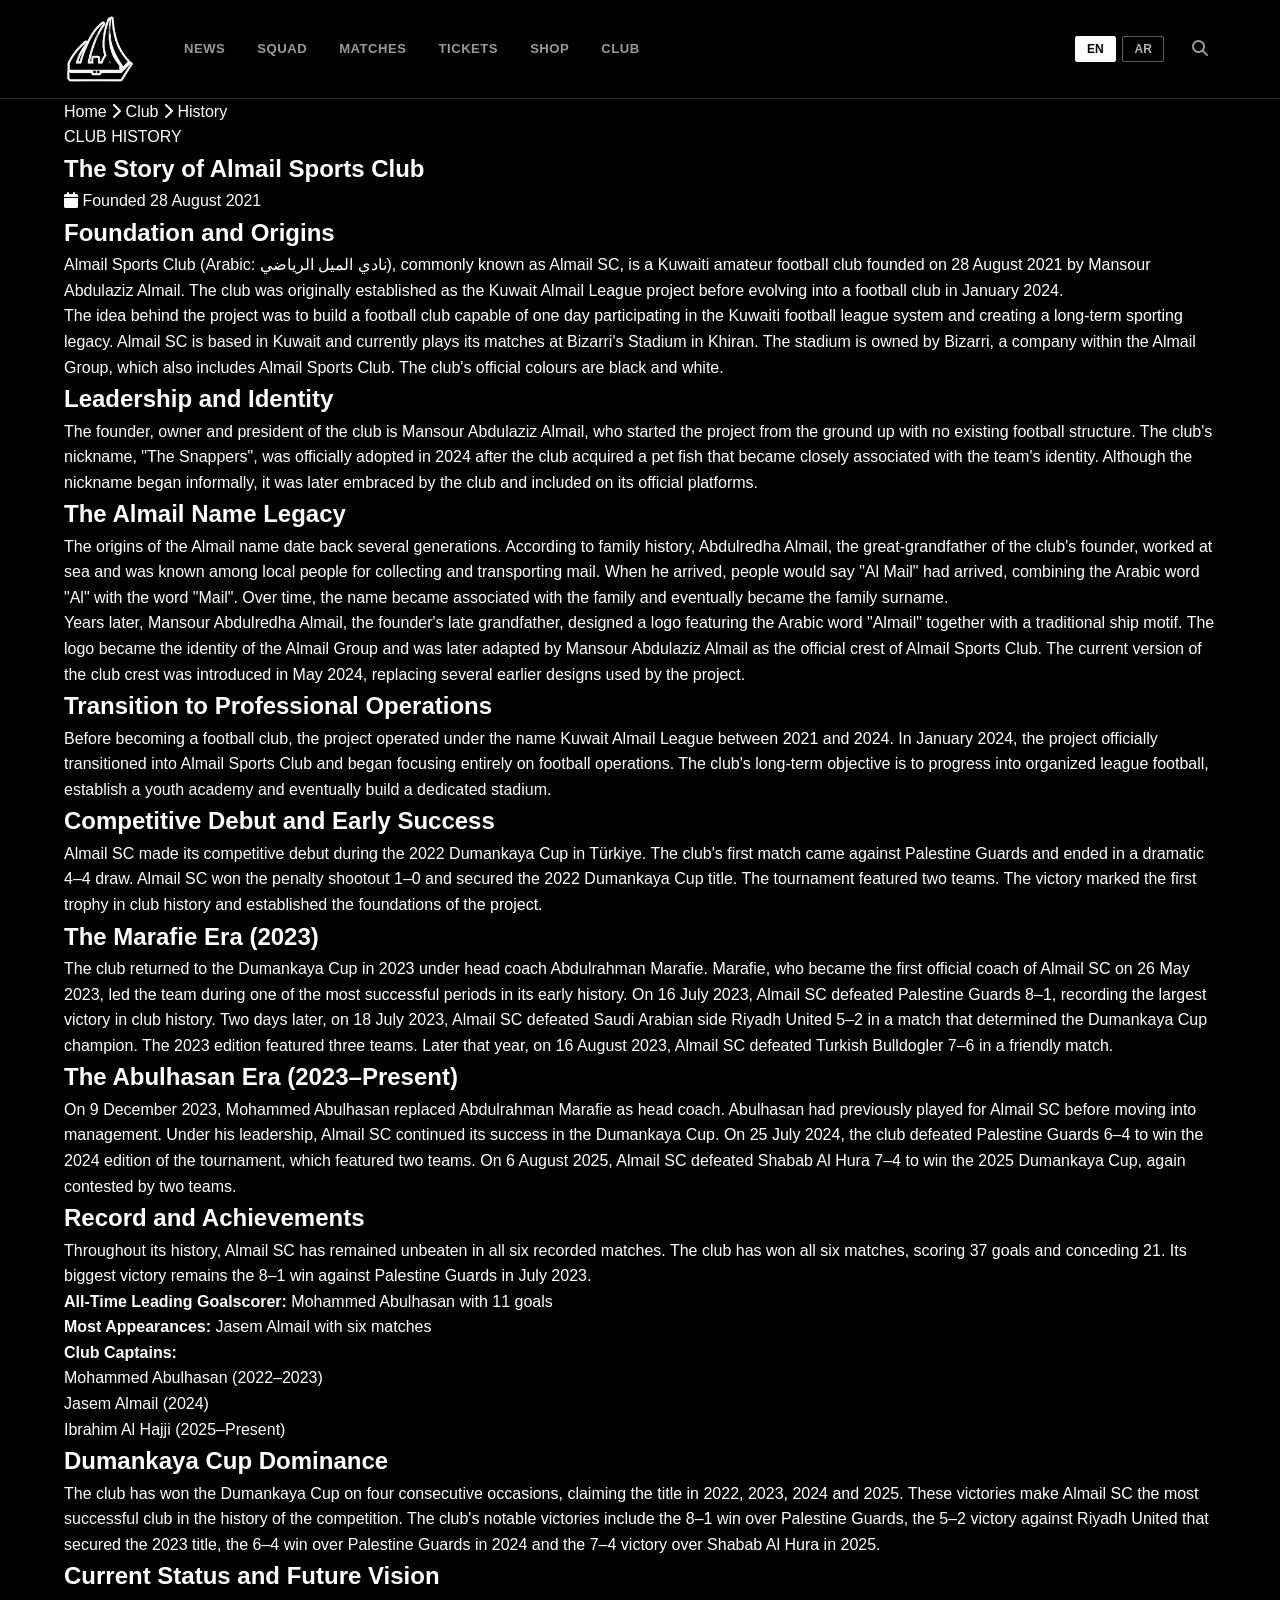
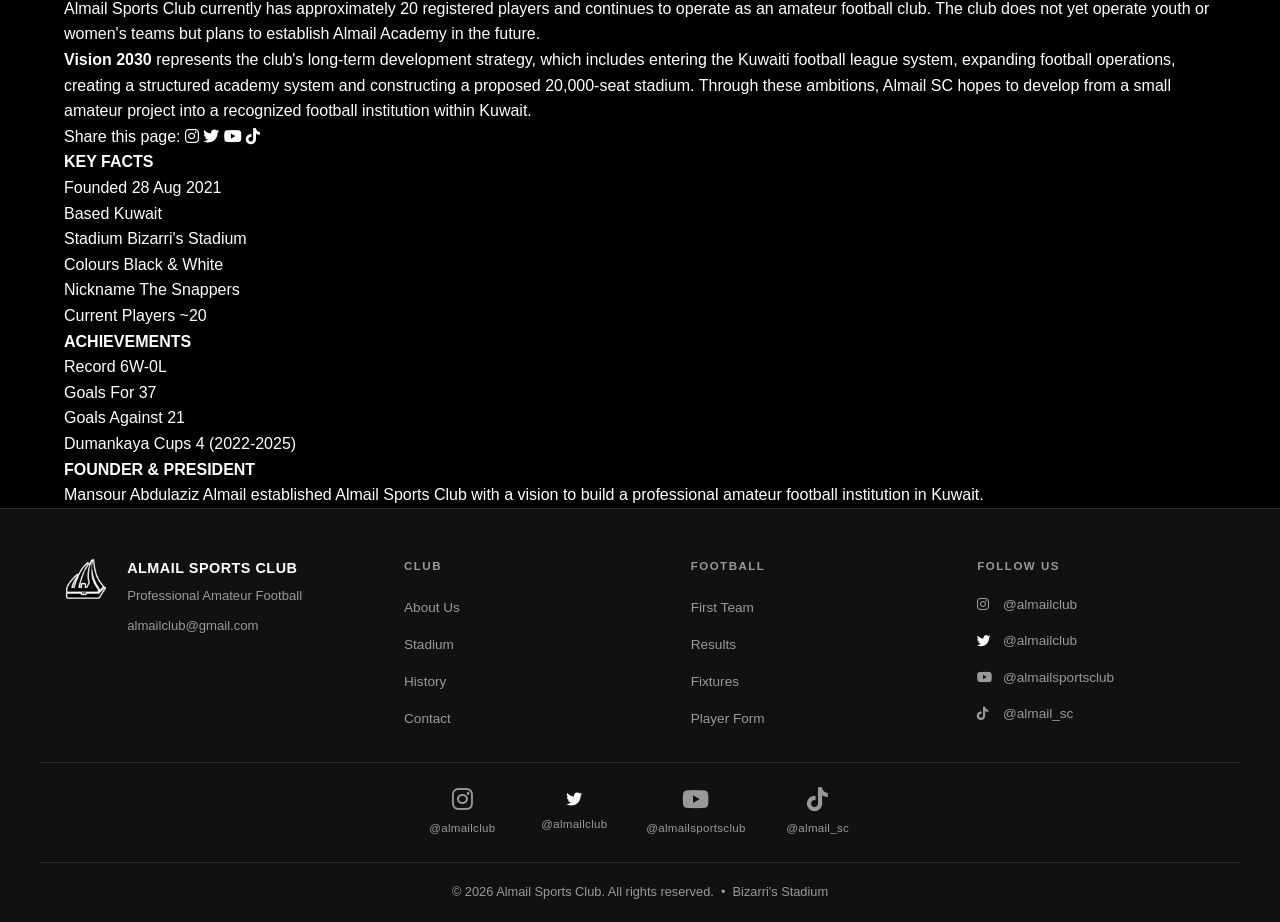
==== commit 2ddf43da: "Homepage: SEO, performance, accessibility, search and honours Six improvements to the homepage and s" ====
--- a/history.html
+++ b/history.html
@@ -12,6 +12,21 @@
     <link rel="stylesheet" href="styles.css">
     <link rel="stylesheet" href="article.css">
     <link rel="stylesheet" href="https://cdnjs.cloudflare.com/ajax/libs/font-awesome/6.4.0/css/all.min.css">
+    <meta name="description" content="The full history of Almail Sports Club, from its founding in 2021 to four consecutive Dumankaya Cup titles in 2022, 2023, 2024 and 2025.">
+    <link rel="canonical" href="https://almailsc.com/history.html">
+    <meta name="theme-color" content="#000000">
+    <meta property="og:type" content="website">
+    <meta property="og:site_name" content="Almail Sports Club">
+    <meta property="og:title" content="Almail SC — Club History">
+    <meta property="og:description" content="The full history of Almail Sports Club, from its founding in 2021 to four consecutive Dumankaya Cup titles in 2022, 2023, 2024 and 2025.">
+    <meta property="og:url" content="https://almailsc.com/history.html">
+    <meta property="og:image" content="https://almailsc.com/og-card.png">
+    <meta property="og:image:width" content="1200">
+    <meta property="og:image:height" content="630">
+    <meta name="twitter:card" content="summary_large_image">
+    <meta name="twitter:title" content="Almail SC — Club History">
+    <meta name="twitter:description" content="The full history of Almail Sports Club, from its founding in 2021 to four consecutive Dumankaya Cup titles in 2022, 2023, 2024 and 2025.">
+    <meta name="twitter:image" content="https://almailsc.com/og-card.png">
 </head>
 <body>
 
@@ -20,7 +35,7 @@
         <div class="header-inner">
             <a href="index.html" class="club-logo">
                 <div class="club-crest">
-                    <img src="AlmailScLogo.png" alt="Almail SC" class="crest-img" onerror="this.style.display='none'; this.nextElementSibling.style.display='flex';">
+                    <img src="AlmailScLogo-256.png" alt="Almail SC" class="crest-img" onerror="this.style.display='none'; this.nextElementSibling.style.display='flex';">
                     <span class="crest-text crest-fallback">ASC</span>
                 </div>
             </a>
@@ -192,7 +207,7 @@
         <div class="footer-main">
             <div class="footer-brand">
                 <div class="footer-crest">
-                    <img src="AlmailScLogo.png" alt="ASC" class="footer-logo-img" onerror="this.style.display='none'; this.nextElementSibling.style.display='flex';">
+                    <img src="AlmailScLogo-256.png" alt="ASC" class="footer-logo-img" onerror="this.style.display='none'; this.nextElementSibling.style.display='flex';">
                     <span class="footer-crest-text">ASC</span>
                 </div>
                 <div>
--- a/styles.css
+++ b/styles.css
@@ -214,8 +214,12 @@
     font-size: 1rem;
     padding: 0.5rem;
     transition: color 0.2s;
-    display: none;
-}
+}
+
+/* Search is available at every width; the hamburger is mobile-only,
+   since the full nav is already visible on desktop. */
+.search-btn { display: block; }
+.menu-btn   { display: none; }
 
 .search-btn:hover, .menu-btn:hover { color: var(--white); }
 
@@ -1710,3 +1714,171 @@
     font-size: inherit;
 }
 }
+
+/* ── SEARCH PANEL ─────────────────────────────────────────── */
+.search-panel {
+    position: fixed;
+    inset: 0;
+    z-index: 2000;
+    background: rgba(0, 0, 0, .85);
+    backdrop-filter: blur(4px);
+    padding: 80px 24px 24px;
+    overflow-y: auto;
+}
+.search-panel[hidden] { display: none; }
+body.search-open { overflow: hidden; }
+
+.search-panel-inner {
+    max-width: 640px;
+    margin: 0 auto;
+}
+
+.search-input-wrap {
+    position: relative;
+    display: flex;
+    align-items: center;
+    background: var(--primary-light);
+    border: 1px solid var(--border-light);
+    border-radius: 8px;
+    padding: 0 12px;
+}
+.search-input-icon { color: var(--text-gray); font-size: 15px; }
+
+.search-input {
+    flex: 1;
+    background: none;
+    border: none;
+    outline: none;
+    color: var(--white);
+    font-family: inherit;
+    font-size: 17px;
+    padding: 16px 12px;
+    min-width: 0;
+}
+.search-input::placeholder { color: var(--text-gray); }
+/* hide the browser's native clear button; the panel has its own close control */
+.search-input::-webkit-search-cancel-button,
+.search-input::-webkit-search-decoration { -webkit-appearance: none; appearance: none; }
+
+.search-close {
+    color: var(--text-gray);
+    font-size: 28px;
+    line-height: 1;
+    padding: 4px 8px;
+    transition: color .2s;
+}
+.search-close:hover { color: var(--white); }
+
+.search-hint {
+    color: var(--text-gray);
+    font-size: 13px;
+    margin: 12px 4px 0;
+}
+
+.search-results { margin-top: 16px; }
+
+.search-result {
+    display: flex;
+    align-items: center;
+    gap: 14px;
+    padding: 14px 16px;
+    border: 1px solid var(--border);
+    border-radius: 8px;
+    margin-bottom: 8px;
+    background: var(--primary-dark);
+    transition: border-color .2s, background .2s;
+}
+.search-result.is-clickable { cursor: pointer; }
+.search-result.is-clickable:hover,
+.search-result.is-clickable:focus-visible {
+    background: var(--primary-light);
+    border-color: var(--border-light);
+    outline: none;
+}
+.search-result-icon { color: var(--text-gray); width: 18px; text-align: center; flex-shrink: 0; }
+.search-result-text { display: flex; flex-direction: column; gap: 2px; min-width: 0; flex: 1; }
+.search-result-title {
+    color: var(--white);
+    font-weight: 600;
+    font-size: 15px;
+    overflow: hidden;
+    text-overflow: ellipsis;
+    white-space: nowrap;
+}
+.search-result-sub { color: var(--text-gray); font-size: 12.5px; }
+.search-result-kind {
+    color: var(--text-gray);
+    font-size: 10px;
+    letter-spacing: .08em;
+    text-transform: uppercase;
+    border: 1px solid var(--border-light);
+    border-radius: 4px;
+    padding: 3px 7px;
+    flex-shrink: 0;
+}
+.search-empty {
+    color: var(--text-gray);
+    text-align: center;
+    padding: 28px 16px;
+    font-size: 14px;
+}
+
+@media (max-width: 600px) {
+    .search-panel { padding: 64px 16px 16px; }
+    .search-input { font-size: 16px; }   /* 16px avoids iOS zoom-on-focus */
+    .search-result-kind { display: none; }
+}
+
+/* ── HONOURS ──────────────────────────────────────────────── */
+.honours-section {
+    background: var(--bg-light);
+    border-top: 1px solid var(--border);
+    border-bottom: 1px solid var(--border);
+    padding: 56px 0;
+}
+.honours-lead {
+    text-align: center;
+    color: var(--text-gray);
+    font-size: 14.5px;
+    max-width: 640px;
+    margin: -8px auto 32px;
+}
+.honours-grid {
+    display: grid;
+    grid-template-columns: repeat(auto-fit, minmax(150px, 1fr));
+    gap: 16px;
+    max-width: 800px;
+    margin: 0 auto;
+}
+.honour-card {
+    background: var(--primary-dark);
+    border: 1px solid var(--border);
+    border-radius: 10px;
+    padding: 24px 16px;
+    text-align: center;
+    transition: border-color .2s, transform .2s;
+}
+.honour-card:hover { border-color: var(--border-light); transform: translateY(-2px); }
+.honour-icon { font-size: 26px; color: #d4af37; margin-bottom: 10px; }
+.honour-year {
+    font-size: 26px;
+    font-weight: 800;
+    color: var(--white);
+    letter-spacing: .02em;
+    line-height: 1.1;
+}
+.honour-comp {
+    display: block;
+    font-size: 11px;
+    letter-spacing: .1em;
+    text-transform: uppercase;
+    color: var(--text-gray);
+    margin-top: 6px;
+}
+.honours-note {
+    text-align: center;
+    color: var(--text-gray);
+    font-size: 13px;
+    margin-top: 28px;
+}
+.honours-note strong { color: var(--white); font-weight: 700; }
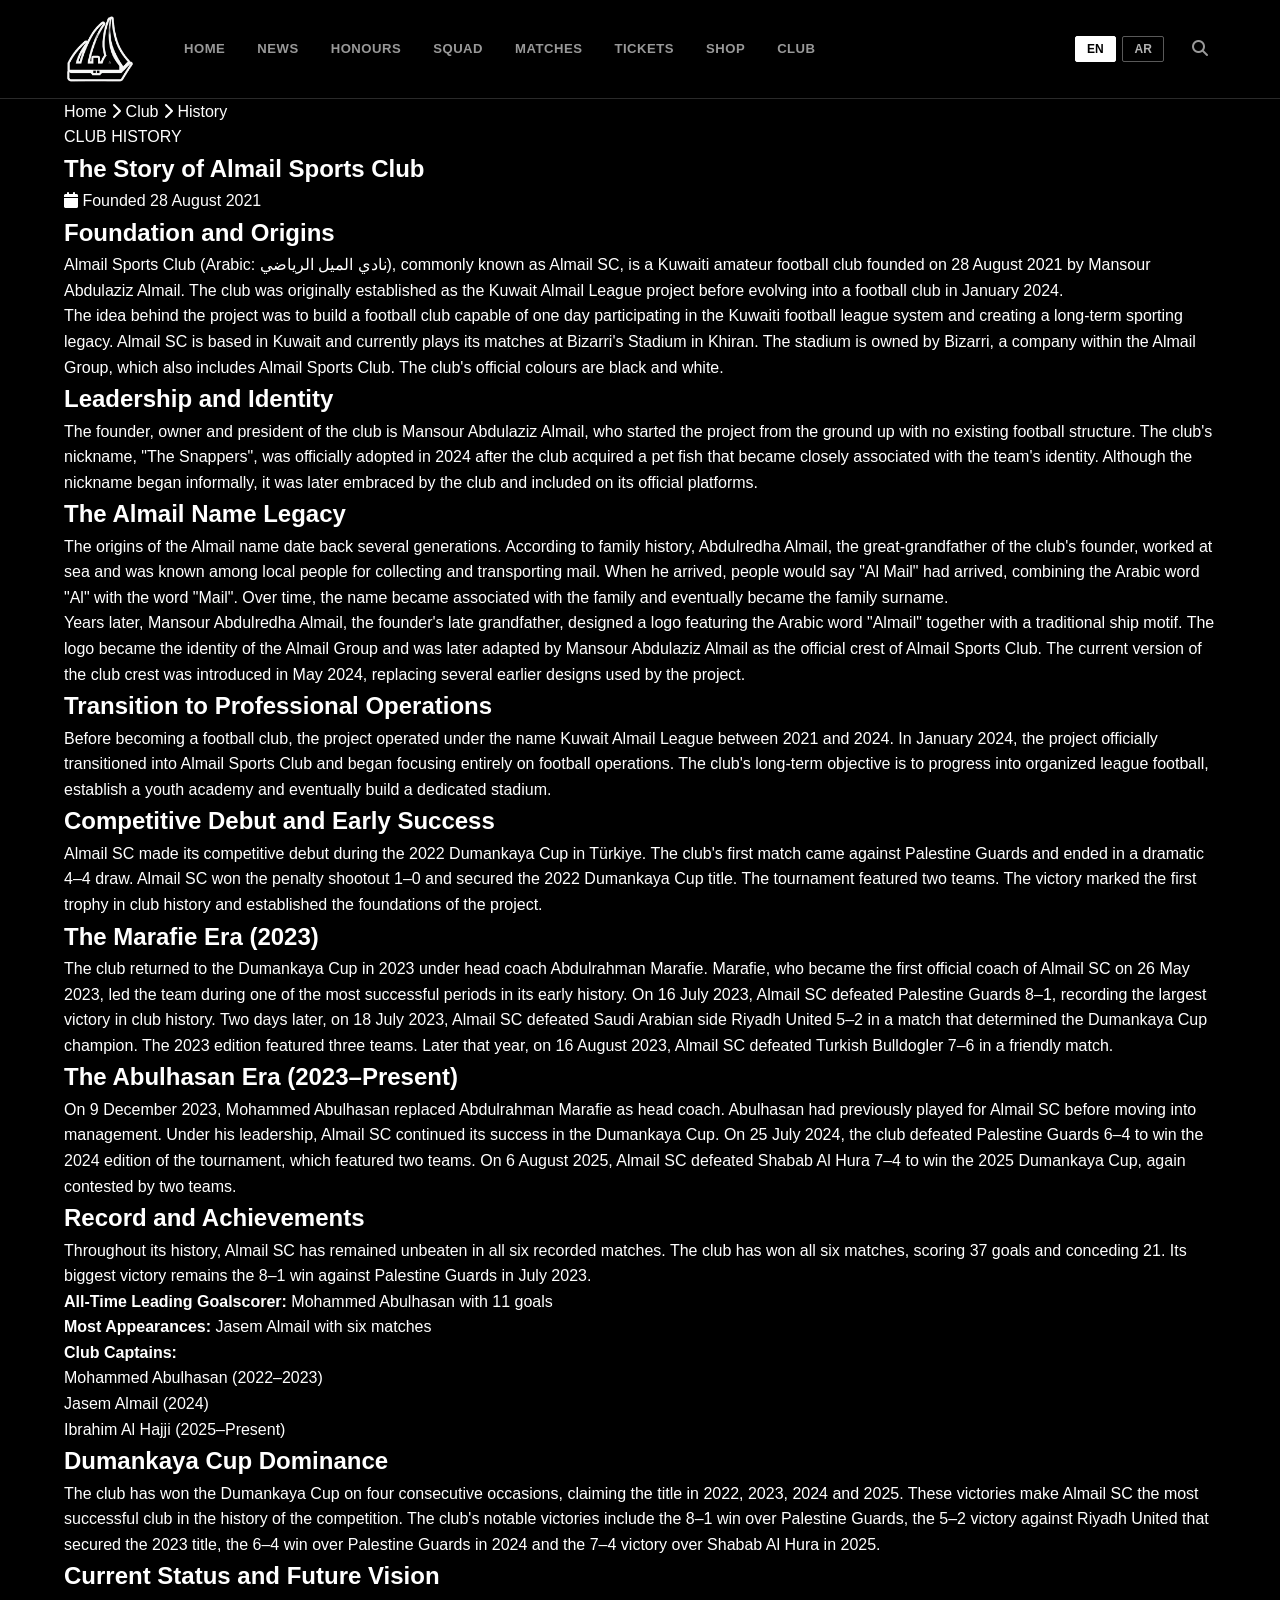
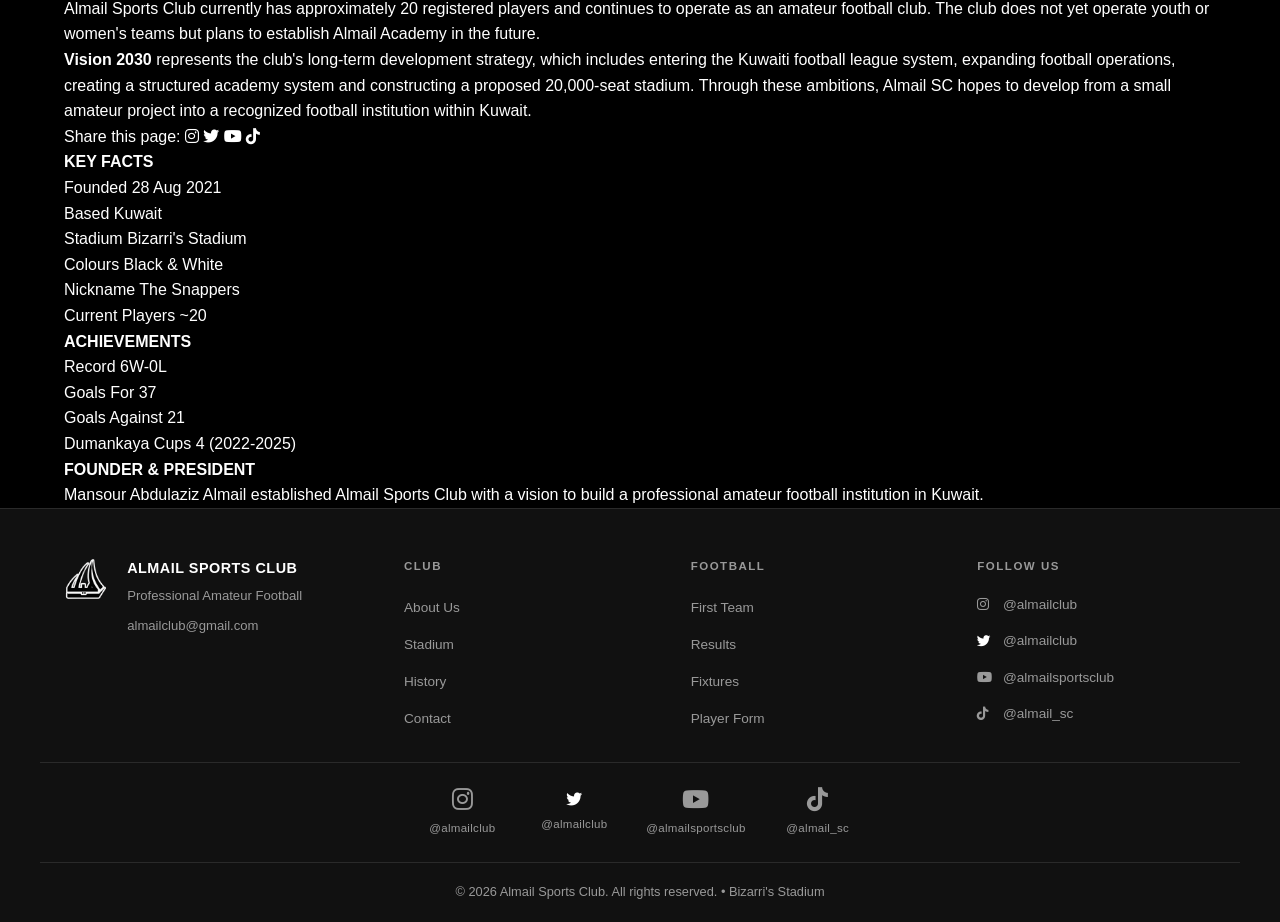
==== commit d78061f1: "Translate History, Stadium and News pages to Arabic; fix RTL rendering The three sub-pages loaded tr" ====
--- a/history.html
+++ b/history.html
@@ -3,7 +3,7 @@
 <head>
     <meta charset="UTF-8">
     <meta name="viewport" content="width=device-width, initial-scale=1.0">
-    <title>Club History – Almail Sports Club</title>
+    <title data-i18n="title-history">Club History – Almail Sports Club</title>
     <link rel="icon" type="image/x-icon" href="favicon.ico">
     <link rel="icon" type="image/png" sizes="192x192" href="favicon-192.png">
     <link rel="icon" type="image/png" sizes="32x32" href="favicon-32.png">
@@ -35,37 +35,54 @@
         <div class="header-inner">
             <a href="index.html" class="club-logo">
                 <div class="club-crest">
-                    <img src="AlmailScLogo-256.png" alt="Almail SC" class="crest-img" onerror="this.style.display='none'; this.nextElementSibling.style.display='flex';">
+                    <img src="AlmailScLogo-256.png" width="256" height="256" alt="Almail SC" class="crest-img" onerror="this.style.display='none'; this.nextElementSibling.style.display='flex';">
                     <span class="crest-text crest-fallback">ASC</span>
                 </div>
             </a>
             <nav class="main-nav" id="mainNav">
-                <a href="index.html#latest" class="nav-link">NEWS</a>
-                <a href="index.html#teams" class="nav-link">SQUAD</a>
-                <a href="index.html#matches" class="nav-link">MATCHES</a>
-                <a href="index.html#tickets" class="nav-link">TICKETS</a>
-                <a href="index.html#shop" class="nav-link">SHOP</a>
-                <a href="index.html#support" class="nav-link">CLUB</a>
+                <a href="index.html" class="nav-link" data-i18n="nav-home">HOME</a>
+                <a href="index.html#latest" class="nav-link" data-i18n="nav-news">NEWS</a>
+                <a href="index.html#honours" class="nav-link" data-i18n="nav-honours">HONOURS</a>
+                <a href="index.html#teams" class="nav-link" data-i18n="nav-squad">SQUAD</a>
+                <a href="index.html#matches" class="nav-link" data-i18n="nav-matches">MATCHES</a>
+                <a href="index.html#tickets" class="nav-link" data-i18n="nav-tickets">TICKETS</a>
+                <a href="index.html#shop" class="nav-link" data-i18n="nav-shop">SHOP</a>
+                <a href="index.html#support" class="nav-link" data-i18n="nav-club">CLUB</a>
             </nav>
             <div class="header-right">
-                <div class="language-switcher">
-                    <button class="lang-btn active" data-lang="en" onclick="setLanguage('en')">EN</button>
-                    <button class="lang-btn" data-lang="ar" onclick="setLanguage('ar')">AR</button>
-                </div>
-                <button class="search-btn"><i class="fas fa-search"></i></button>
-                <button class="menu-btn" id="menuBtn"><i class="fas fa-bars"></i></button>
+                <div class="language-switcher" role="group" aria-label="Language" data-i18n-aria-label="aria-language">
+                    <button class="lang-btn active" data-lang="en" lang="en" aria-pressed="true" onclick="setLanguage('en')">EN</button>
+                    <button class="lang-btn" data-lang="ar" lang="ar" aria-pressed="false" onclick="setLanguage('ar')">AR</button>
+                </div>
+                <button class="search-btn" id="searchBtn" aria-label="Search the site" data-i18n-aria-label="aria-search" aria-expanded="false" aria-controls="searchPanel"><i class="fas fa-search"></i></button>
+                <button class="menu-btn" id="menuBtn" aria-label="Open menu" data-i18n-aria-label="aria-menu" aria-expanded="false"><i class="fas fa-bars"></i></button>
             </div>
         </div>
     </header>
+
+    <!-- ── SEARCH PANEL ──────────────────────────────────── -->
+    <div class="search-panel" id="searchPanel" role="dialog" aria-modal="true" aria-label="Search" hidden>
+        <div class="search-panel-inner">
+            <div class="search-input-wrap">
+                <i class="fas fa-search search-input-icon" aria-hidden="true"></i>
+                <input type="search" id="searchInput" class="search-input" autocomplete="off"
+                       placeholder="Search matches, players, pages…" data-i18n-placeholder="search-placeholder" aria-label="Search matches, players and pages" data-i18n-aria-label="search-placeholder"
+                       aria-controls="searchResults" aria-describedby="searchHint">
+                <button class="search-close" id="searchClose" aria-label="Close search" data-i18n-aria-label="aria-search-close">&times;</button>
+            </div>
+            <p id="searchHint" class="search-hint" data-i18n="search-hint">Try &ldquo;Dumankaya&rdquo;, &ldquo;Palestine Guards&rdquo;, a player name, or a year.</p>
+            <ul class="search-results" id="searchResults" role="listbox" aria-label="Search results"></ul>
+        </div>
+    </div>
 
     <!-- ── ARTICLE BREADCRUMB ────────────────────────────── -->
     <div class="article-breadcrumb">
         <div class="section-container">
-            <a href="index.html">Home</a>
+            <a href="index.html" data-i18n="crumb-home">Home</a>
             <span class="breadcrumb-sep"><i class="fas fa-chevron-right"></i></span>
-            <a href="index.html#support">Club</a>
+            <a href="index.html#support" data-i18n="crumb-club">Club</a>
             <span class="breadcrumb-sep"><i class="fas fa-chevron-right"></i></span>
-            <span>History</span>
+            <span data-i18n="crumb-history">History</span>
         </div>
     </div>
 
@@ -74,7 +91,7 @@
         <div class="section-container">
             <div class="article-layout">
 
-                <article class="article-body">
+                <article class="article-body" data-lang-block="en">
                     <header class="article-header">
                         <div class="article-category">CLUB HISTORY</div>
                         <h1 class="article-title">The Story of Almail Sports Club</h1>
@@ -141,7 +158,7 @@
                 </article>
 
                 <!-- Sidebar -->
-                <aside class="article-sidebar">
+                <aside class="article-sidebar" data-lang-block="en">
                     <div class="sidebar-card">
                         <h4>KEY FACTS</h4>
                         <div class="sidebar-info">
@@ -195,6 +212,130 @@
                     <div class="sidebar-card">
                         <h4>FOUNDER & PRESIDENT</h4>
                         <p>Mansour Abdulaziz Almail established Almail Sports Club with a vision to build a professional amateur football institution in Kuwait.</p>
+                    </div>
+                </aside>
+
+                <!-- Arabic -->
+                <article class="article-body" data-lang-block="ar" lang="ar">
+                    <header class="article-header">
+                        <div class="article-category">تاريخ النادي</div>
+                        <h1 class="article-title">قصة نادي الميل الرياضي</h1>
+                        <div class="article-byline">
+                            <span class="byline-date"><i class="fas fa-calendar"></i> تأسس في 28 أغسطس 2021</span>
+                        </div>
+                    </header>
+
+                    <div class="article-text">
+                        <h2 class="article-subheading">النشأة والتأسيس</h2>
+                        <p class="article-lead">نادي الميل الرياضي، المعروف اختصاراً باسم نادي الميل، هو نادٍ كويتي لكرة القدم للهواة، أسّسه منصور عبدالعزيز الميل في 28 أغسطس 2021. وقد انطلق النادي في الأصل كمشروع باسم «دوري الميل الكويتي»، قبل أن يتحوّل إلى نادٍ لكرة القدم في يناير 2024.</p>
+
+                        <p>تقوم فكرة المشروع على بناء نادٍ لكرة القدم قادر يوماً ما على المشاركة في منظومة الدوري الكويتي لكرة القدم، وصناعة إرث رياضي طويل الأمد. يتخذ نادي الميل من الكويت مقراً له، ويخوض مبارياته حالياً على ملعب بيزاري في الخيران. والملعب مملوك لشركة بيزاري، إحدى شركات مجموعة الميل التي تضم أيضاً نادي الميل الرياضي. واللونان الرسميان للنادي هما الأسود والأبيض.</p>
+
+                        <h2 class="article-subheading">القيادة والهوية</h2>
+                        <p>مؤسس النادي ومالكه ورئيسه هو منصور عبدالعزيز الميل، الذي بدأ المشروع من الصفر دون أي بنية كروية قائمة. واعتُمد لقب النادي «ذا سنابرز» (<bdi>The Snappers</bdi>) رسمياً في عام 2024، بعد أن اقتنى النادي سمكة أليفة ارتبطت ارتباطاً وثيقاً بهوية الفريق. ورغم أن اللقب بدأ بشكل غير رسمي، فقد تبنّاه النادي لاحقاً وأدرجه على منصاته الرسمية.</p>
+
+                        <h2 class="article-subheading">إرث اسم «الميل»</h2>
+                        <p>تعود أصول اسم «الميل» إلى عدة أجيال مضت. فبحسب تاريخ العائلة، كان عبدالرضا الميل، الجد الأكبر لمؤسس النادي، يعمل في البحر، وعُرف بين أهل المنطقة بجمع البريد ونقله. وعند وصوله، كان الناس يقولون إن «الميل» قد وصل، جامعين بين أداة التعريف العربية «الـ» والكلمة الإنجليزية <bdi>Mail</bdi> التي تعني البريد. ومع مرور الوقت، ارتبط الاسم بالعائلة حتى أصبح اسمها.</p>
+
+                        <p>وبعد سنوات، صمّم الراحل منصور عبدالرضا الميل، جدّ مؤسس النادي، شعاراً يحمل كلمة «الميل» بالعربية مع رسم لسفينة تقليدية. وأصبح هذا الشعار هوية مجموعة الميل، ثم اعتمده منصور عبدالعزيز الميل لاحقاً شعاراً رسمياً لنادي الميل الرياضي. وقد اعتُمدت النسخة الحالية من شعار النادي في مايو 2024، لتحلّ محل عدة تصاميم سابقة استخدمها المشروع.</p>
+
+                        <h2 class="article-subheading">التحوّل إلى العمل الاحترافي</h2>
+                        <p>قبل أن يصبح نادياً لكرة القدم، عمل المشروع تحت اسم «دوري الميل الكويتي» بين عامي 2021 و2024. وفي يناير 2024، تحوّل المشروع رسمياً إلى نادي الميل الرياضي، وبدأ يركّز بالكامل على أنشطة كرة القدم. ويتمثل الهدف بعيد المدى للنادي في التقدّم نحو المنافسة في الدوريات المنظمة، وتأسيس أكاديمية للناشئين، وبناء ملعب خاص به في نهاية المطاف.</p>
+
+                        <h2 class="article-subheading">الظهور التنافسي الأول والنجاحات المبكرة</h2>
+                        <p>خاض نادي الميل أول ظهور تنافسي له في كأس دومانكايا 2022 في تركيا. وجاءت أولى مبارياته أمام حراس فلسطين، وانتهت بتعادل مثير 4–4. وفاز نادي الميل بركلات الترجيح 1–0، ليحرز لقب كأس دومانكايا 2022. وشارك في البطولة فريقان. وكان هذا الفوز أول لقب في تاريخ النادي، وأرسى أسس المشروع.</p>
+
+                        <h2 class="article-subheading">حقبة معرفي (2023)</h2>
+                        <p>عاد النادي إلى كأس دومانكايا في عام 2023 بقيادة المدرب عبدالرحمن معرفي. وقاد معرفي، الذي أصبح أول مدرب رسمي لنادي الميل في 26 مايو 2023، الفريقَ خلال واحدة من أنجح الفترات في بداياته. ففي 16 يوليو 2023، فاز نادي الميل على حراس فلسطين 8–1، محققاً أكبر انتصار في تاريخ النادي. وبعد يومين، في 18 يوليو 2023، تغلّب نادي الميل على فريق الرياض يونايتد السعودي 5–2، في مباراة حسمت هوية بطل كأس دومانكايا. وشاركت ثلاثة فرق في نسخة 2023. وفي وقت لاحق من العام نفسه، في 16 أغسطس 2023، فاز نادي الميل على فريق بولدوغلر التركي 7–6 في مباراة ودية.</p>
+
+                        <h2 class="article-subheading">حقبة أبوالحسن (2023 – حتى الآن)</h2>
+                        <p>في 9 ديسمبر 2023، حلّ محمد أبوالحسن محل عبدالرحمن معرفي مدرباً للفريق. وكان أبوالحسن قد لعب سابقاً لنادي الميل قبل أن ينتقل إلى التدريب. وتحت قيادته، واصل نادي الميل نجاحاته في كأس دومانكايا. ففي 25 يوليو 2024، فاز النادي على حراس فلسطين 6–4 ليحرز لقب نسخة 2024 من البطولة، التي شارك فيها فريقان. وفي 6 أغسطس 2025، تغلّب نادي الميل على شباب الحرة 7–4 ليتوّج بكأس دومانكايا 2025، التي تنافس عليها فريقان أيضاً.</p>
+
+                        <h2 class="article-subheading">السجل والإنجازات</h2>
+                        <p>حافظ نادي الميل طوال تاريخه على سجل خالٍ من الهزائم في جميع مبارياته الست المسجّلة. وقد فاز النادي في المباريات الست جميعها، مسجلاً 37 هدفاً ومستقبلاً 21 هدفاً. ولا يزال أكبر انتصار له هو الفوز على حراس فلسطين 8–1 في يوليو 2023.</p>
+
+                        <p><strong>الهدّاف التاريخي:</strong> محمد أبوالحسن برصيد 11 هدفاً<br>
+                        <strong>الأكثر مشاركة:</strong> جاسم الميل بست مباريات</p>
+
+                        <p><strong>قادة النادي:</strong></p>
+                        <ul class="article-list">
+                            <li>محمد أبوالحسن (2022–2023)</li>
+                            <li>جاسم الميل (2024)</li>
+                            <li>إبراهيم الحجي (2025 – حتى الآن)</li>
+                        </ul>
+
+                        <h2 class="article-subheading">الهيمنة على كأس دومانكايا</h2>
+                        <p>أحرز النادي لقب كأس دومانكايا أربع مرات متتالية، في أعوام 2022 و2023 و2024 و2025. وتجعل هذه الانتصارات من نادي الميل النادي الأكثر نجاحاً في تاريخ البطولة. ومن أبرز انتصارات النادي: الفوز على حراس فلسطين 8–1، والفوز على الرياض يونايتد 5–2 الذي حسم لقب 2023، والفوز على حراس فلسطين 6–4 في 2024، والفوز على شباب الحرة 7–4 في 2025.</p>
+
+                        <h2 class="article-subheading">الوضع الحالي والرؤية المستقبلية</h2>
+                        <p>يضم نادي الميل الرياضي حالياً نحو 20 لاعباً مسجلاً، ويواصل نشاطه كنادٍ لكرة القدم للهواة. ولا يمتلك النادي بعدُ فرقاً للناشئين أو للسيدات، لكنه يخطط لتأسيس أكاديمية الميل مستقبلاً.</p>
+
+                        <p><strong>رؤية 2030</strong> هي الاستراتيجية التطويرية بعيدة المدى للنادي، وتشمل دخول منظومة الدوري الكويتي لكرة القدم، وتوسيع أنشطة كرة القدم، وإنشاء منظومة أكاديمية متكاملة، وبناء ملعب مقترح يتسع لـ20 ألف متفرج. ومن خلال هذه الطموحات، يأمل نادي الميل أن يتطوّر من مشروع صغير للهواة إلى مؤسسة كروية معترف بها في الكويت.</p>
+
+                        <div class="article-social-share">
+                            <span>شارك هذه الصفحة:</span>
+                            <a href="https://instagram.com/almailclub" target="_blank" rel="noopener"><i class="fab fa-instagram"></i></a>
+                            <a href="https://x.com/almailclub" target="_blank" rel="noopener"><i class="fab fa-twitter"></i></a>
+                            <a href="https://youtube.com/@almailsportsclub" target="_blank" rel="noopener"><i class="fab fa-youtube"></i></a>
+                            <a href="https://tiktok.com/@almail_sc" target="_blank" rel="noopener"><i class="fab fa-tiktok"></i></a>
+                        </div>
+                    </div>
+                </article>
+
+                <aside class="article-sidebar" data-lang-block="ar" lang="ar">
+                    <div class="sidebar-card">
+                        <h4>حقائق رئيسية</h4>
+                        <div class="sidebar-info">
+                            <div class="sidebar-info-row">
+                                <span class="sidebar-label">تأسس</span>
+                                <span class="sidebar-value">28 أغسطس 2021</span>
+                            </div>
+                            <div class="sidebar-info-row">
+                                <span class="sidebar-label">المقر</span>
+                                <span class="sidebar-value">الكويت</span>
+                            </div>
+                            <div class="sidebar-info-row">
+                                <span class="sidebar-label">الملعب</span>
+                                <span class="sidebar-value">ملعب بيزاري</span>
+                            </div>
+                            <div class="sidebar-info-row">
+                                <span class="sidebar-label">الألوان</span>
+                                <span class="sidebar-value">الأسود والأبيض</span>
+                            </div>
+                            <div class="sidebar-info-row">
+                                <span class="sidebar-label">لقب الفريق</span>
+                                <span class="sidebar-value">ذا سنابرز</span>
+                            </div>
+                            <div class="sidebar-info-row">
+                                <span class="sidebar-label">عدد اللاعبين</span>
+                                <span class="sidebar-value">نحو 20</span>
+                            </div>
+                        </div>
+                    </div>
+                    <div class="sidebar-card">
+                        <h4>الإنجازات</h4>
+                        <div class="sidebar-info">
+                            <div class="sidebar-info-row">
+                                <span class="sidebar-label">السجل</span>
+                                <span class="sidebar-value">6 انتصارات، 0 هزائم</span>
+                            </div>
+                            <div class="sidebar-info-row">
+                                <span class="sidebar-label">الأهداف المسجلة</span>
+                                <span class="sidebar-value">37</span>
+                            </div>
+                            <div class="sidebar-info-row">
+                                <span class="sidebar-label">الأهداف المستقبلة</span>
+                                <span class="sidebar-value">21</span>
+                            </div>
+                            <div class="sidebar-info-row">
+                                <span class="sidebar-label">كؤوس دومانكايا</span>
+                                <span class="sidebar-value">4 (2022–2025)</span>
+                            </div>
+                        </div>
+                    </div>
+                    <div class="sidebar-card">
+                        <h4>المؤسس والرئيس</h4>
+                        <p>أسّس منصور عبدالعزيز الميل نادي الميل الرياضي برؤية تهدف إلى بناء مؤسسة كروية احترافية للهواة في الكويت.</p>
                     </div>
                 </aside>
 
@@ -207,41 +348,41 @@
         <div class="footer-main">
             <div class="footer-brand">
                 <div class="footer-crest">
-                    <img src="AlmailScLogo-256.png" alt="ASC" class="footer-logo-img" onerror="this.style.display='none'; this.nextElementSibling.style.display='flex';">
+                    <img src="AlmailScLogo-256.png" width="256" height="256" loading="lazy" decoding="async" alt="ASC" class="footer-logo-img" onerror="this.style.display='none'; this.nextElementSibling.style.display='flex';">
                     <span class="footer-crest-text">ASC</span>
                 </div>
                 <div>
-                    <h3>ALMAIL SPORTS CLUB</h3>
-                    <p>Professional Amateur Football</p>
+                    <h3 data-i18n="hero-title">ALMAIL SPORTS CLUB</h3>
+                    <p data-i18n="footer-tagline">Professional Amateur Football</p>
                     <p class="footer-email"><a href="mailto:almailclub@gmail.com">almailclub@gmail.com</a></p>
                 </div>
             </div>
             <div class="footer-cols">
                 <div class="footer-col">
-                    <h4>CLUB</h4>
+                    <h4 data-i18n="footer-club">CLUB</h4>
                     <ul>
-                        <li><a href="index.html#support">About Us</a></li>
-                        <li><a href="stadium.html">Stadium</a></li>
-                        <li><a href="history.html">History</a></li>
-                        <li><a href="index.html#support">Contact</a></li>
+                        <li><a href="index.html#support" data-i18n="footer-about">About Us</a></li>
+                        <li><a href="stadium.html" data-i18n="footer-stadium">Stadium</a></li>
+                        <li><a href="history.html" data-i18n="footer-history">History</a></li>
+                        <li><a href="index.html#support" data-i18n="footer-contact">Contact</a></li>
                     </ul>
                 </div>
                 <div class="footer-col">
-                    <h4>FOOTBALL</h4>
+                    <h4 data-i18n="footer-football">FOOTBALL</h4>
                     <ul>
-                        <li><a href="index.html#teams">First Team</a></li>
-                        <li><a href="index.html#matches">Results</a></li>
-                        <li><a href="index.html#matches">Fixtures</a></li>
-                        <li><a href="index.html#support">Player Form</a></li>
+                        <li><a href="index.html#teams" data-i18n="footer-first-team">First Team</a></li>
+                        <li><a href="index.html#matches" data-i18n="footer-results">Results</a></li>
+                        <li><a href="index.html#matches" data-i18n="footer-fixtures">Fixtures</a></li>
+                        <li><a href="index.html#support" data-i18n="footer-player-form">Player Form</a></li>
                     </ul>
                 </div>
                 <div class="footer-col">
-                    <h4>FOLLOW US</h4>
+                    <h4 data-i18n="footer-follow-us">FOLLOW US</h4>
                     <ul class="social-list">
-                        <li><a href="https://instagram.com/almailclub" target="_blank" rel="noopener"><i class="fab fa-instagram"></i> @almailclub</a></li>
-                        <li><a href="https://x.com/almailclub" target="_blank" rel="noopener"><i class="fab fa-twitter"></i> @almailclub</a></li>
-                        <li><a href="https://youtube.com/@almailsportsclub" target="_blank" rel="noopener"><i class="fab fa-youtube"></i> @almailsportsclub</a></li>
-                        <li><a href="https://tiktok.com/@almail_sc" target="_blank" rel="noopener"><i class="fab fa-tiktok"></i> @almail_sc</a></li>
+                        <li><a href="https://instagram.com/almailclub" target="_blank" rel="noopener"><i class="fab fa-instagram"></i> <bdi>@almailclub</bdi></a></li>
+                        <li><a href="https://x.com/almailclub" target="_blank" rel="noopener"><i class="fab fa-twitter"></i> <bdi>@almailclub</bdi></a></li>
+                        <li><a href="https://youtube.com/@almailsportsclub" target="_blank" rel="noopener"><i class="fab fa-youtube"></i> <bdi>@almailsportsclub</bdi></a></li>
+                        <li><a href="https://tiktok.com/@almail_sc" target="_blank" rel="noopener"><i class="fab fa-tiktok"></i> <bdi>@almail_sc</bdi></a></li>
                     </ul>
                 </div>
             </div>
@@ -249,23 +390,23 @@
         <div class="footer-socials">
             <a href="https://instagram.com/almailclub" target="_blank" rel="noopener" class="social-icon-link">
                 <i class="fab fa-instagram"></i>
-                <span>@almailclub</span>
+                <span><bdi>@almailclub</bdi></span>
             </a>
             <a href="https://x.com/almailclub" target="_blank" rel="noopener" class="social-icon-link">
                 <i class="fab fa-twitter"></i>
-                <span>@almailclub</span>
+                <span><bdi>@almailclub</bdi></span>
             </a>
             <a href="https://youtube.com/@almailsportsclub" target="_blank" rel="noopener" class="social-icon-link">
                 <i class="fab fa-youtube"></i>
-                <span>@almailsportsclub</span>
+                <span><bdi>@almailsportsclub</bdi></span>
             </a>
             <a href="https://tiktok.com/@almail_sc" target="_blank" rel="noopener" class="social-icon-link">
                 <i class="fab fa-tiktok"></i>
-                <span>@almail_sc</span>
+                <span><bdi>@almail_sc</bdi></span>
             </a>
         </div>
         <div class="footer-bottom">
-            <p>&copy; 2026 Almail Sports Club. All rights reserved. &nbsp;&bull;&nbsp; Bizarri's Stadium</p>
+            <p data-i18n="footer-copyright">&copy; 2026 Almail Sports Club. All rights reserved. &nbsp;&bull;&nbsp; Bizarri's Stadium</p>
         </div>
     </footer>
 
--- a/styles.css
+++ b/styles.css
@@ -1469,20 +1469,27 @@
     text-align: right;
 }
 
-html[dir="rtl"] .header-inner,
-body.rtl-mode .header-inner {
-    flex-direction: row-reverse;
-}
+/* direction: rtl already mirrors flex rows and grid columns, so layouts must
+   NOT also be reversed here (row-reverse / swapped grid templates flip them
+   back to left-to-right). Only physical properties -- left/right borders,
+   padding, margins and absolute offsets -- need explicit mirroring below. */
+
+/* Letter-spacing breaks the joins between Arabic letters. */
+html[lang="ar"] body * { letter-spacing: 0 !important; }
+
+html[dir="rtl"] .article-quote,
+body.rtl-mode .article-quote {
+    border-left: none;
+    border-right: 4px solid var(--accent);
+}
+
+html[dir="rtl"] .breadcrumb-sep i,
+body.rtl-mode .breadcrumb-sep i { transform: scaleX(-1); }
 
 html[dir="rtl"] .header-right,
 body.rtl-mode .header-right {
     margin-left: 0;
     margin-right: auto;
-}
-
-html[dir="rtl"] .footer-brand,
-body.rtl-mode .footer-brand {
-    flex-direction: row-reverse;
 }
 
 html[dir="rtl"] .article-category,
@@ -1519,42 +1526,10 @@
     margin-right: auto;
 }
 
-html[dir="rtl"] .news-card,
-body.rtl-mode .news-card {
-    grid-template-columns: 1fr 380px;
-}
-
 html[dir="rtl"] .news-category-badge,
 body.rtl-mode .news-category-badge {
     left: auto;
     right: 1rem;
-}
-
-html[dir="rtl"] .sidebar-info-row,
-body.rtl-mode .sidebar-info-row {
-    flex-direction: row-reverse;
-}
-
-html[dir="rtl"] .contact-links,
-body.rtl-mode .contact-links {
-    flex-direction: row-reverse;
-}
-
-html[dir="rtl"] .article-layout,
-body.rtl-mode .article-layout {
-    grid-template-columns: 320px 1fr;
-}
-
-@media (max-width: 1100px) {
-    html[dir="rtl"] .article-layout,
-    body.rtl-mode .article-layout {
-        grid-template-columns: 1fr;
-    }
-}
-
-html[dir="rtl"] .hero-buttons,
-body.rtl-mode .hero-buttons {
-    flex-direction: row-reverse;
 }
 
 /* ── FLOATING MAIN MENU ──────────────────────────────────── */
@@ -1687,11 +1662,6 @@
     right: 0;
 }
 
-html[dir="rtl"] .float-menu-links li a,
-body.rtl-mode .float-menu-links li a {
-    flex-direction: row-reverse;
-}
-
 html[dir="rtl"] .float-menu-links li a:hover,
 body.rtl-mode .float-menu-links li a:hover {
     padding-left: 1.2rem;
@@ -1700,7 +1670,6 @@
 
 html[dir="rtl"] .float-menu-top,
 body.rtl-mode .float-menu-top {
-    flex-direction: row-reverse;
     text-align: right;
 }
 
@@ -1882,3 +1851,7 @@
     margin-top: 28px;
 }
 .honours-note strong { color: var(--white); font-weight: 700; }
+
+/* ── BILINGUAL CONTENT BLOCKS ─────────────────────────────── */
+html:not([lang="ar"]) [data-lang-block="ar"],
+html[lang="ar"] [data-lang-block="en"] { display: none !important; }
